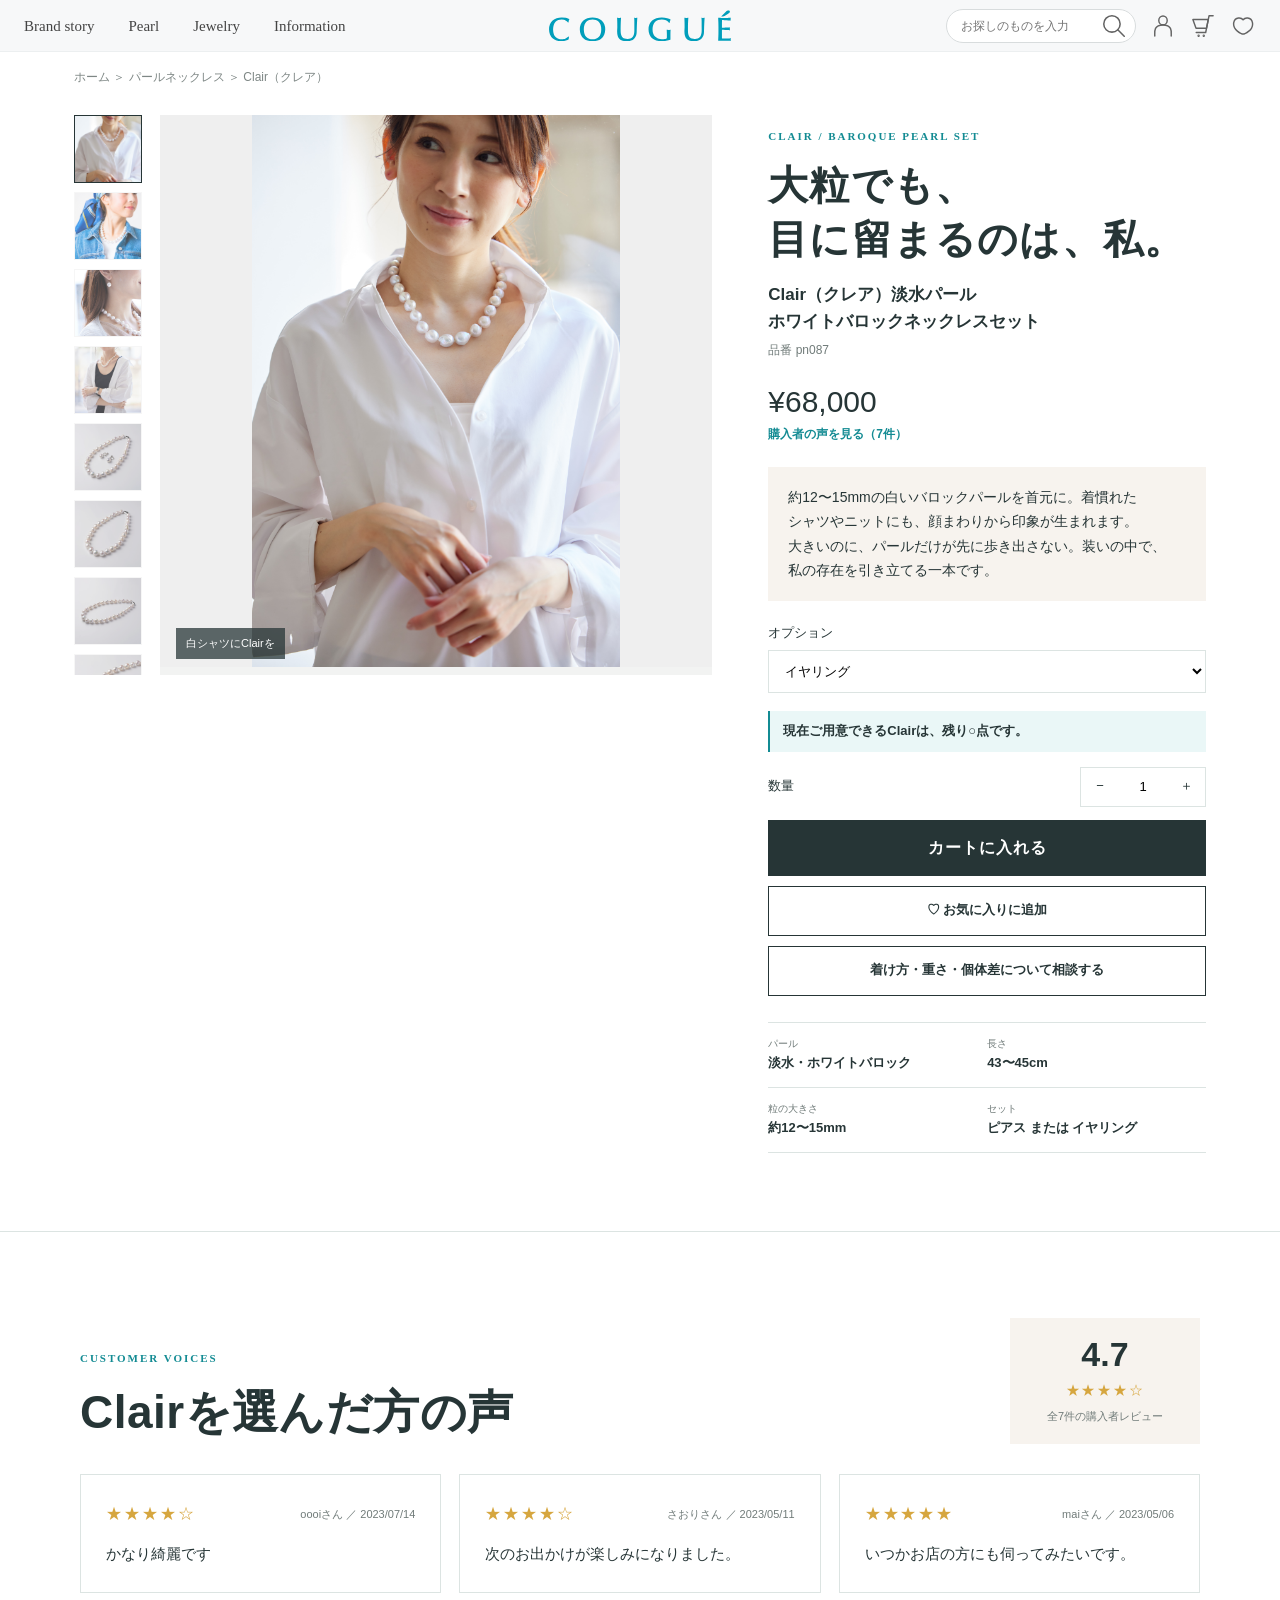
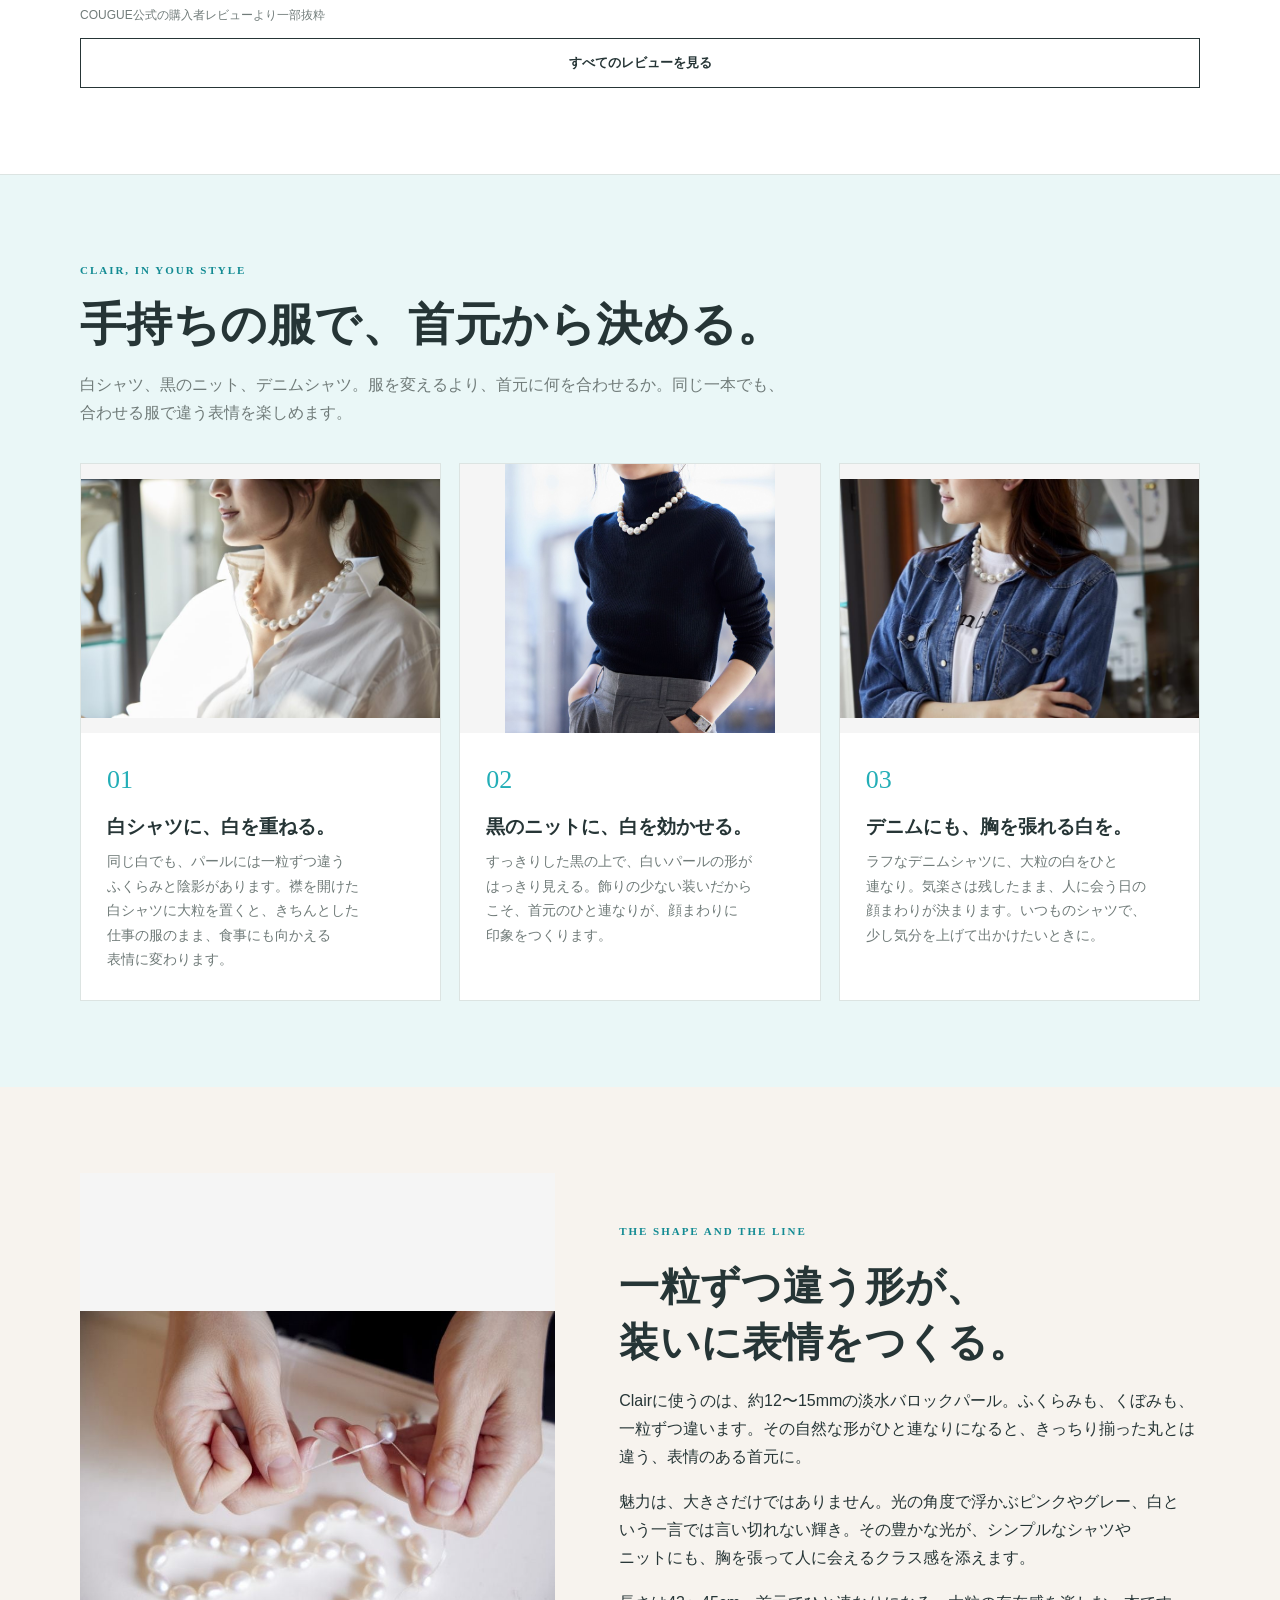
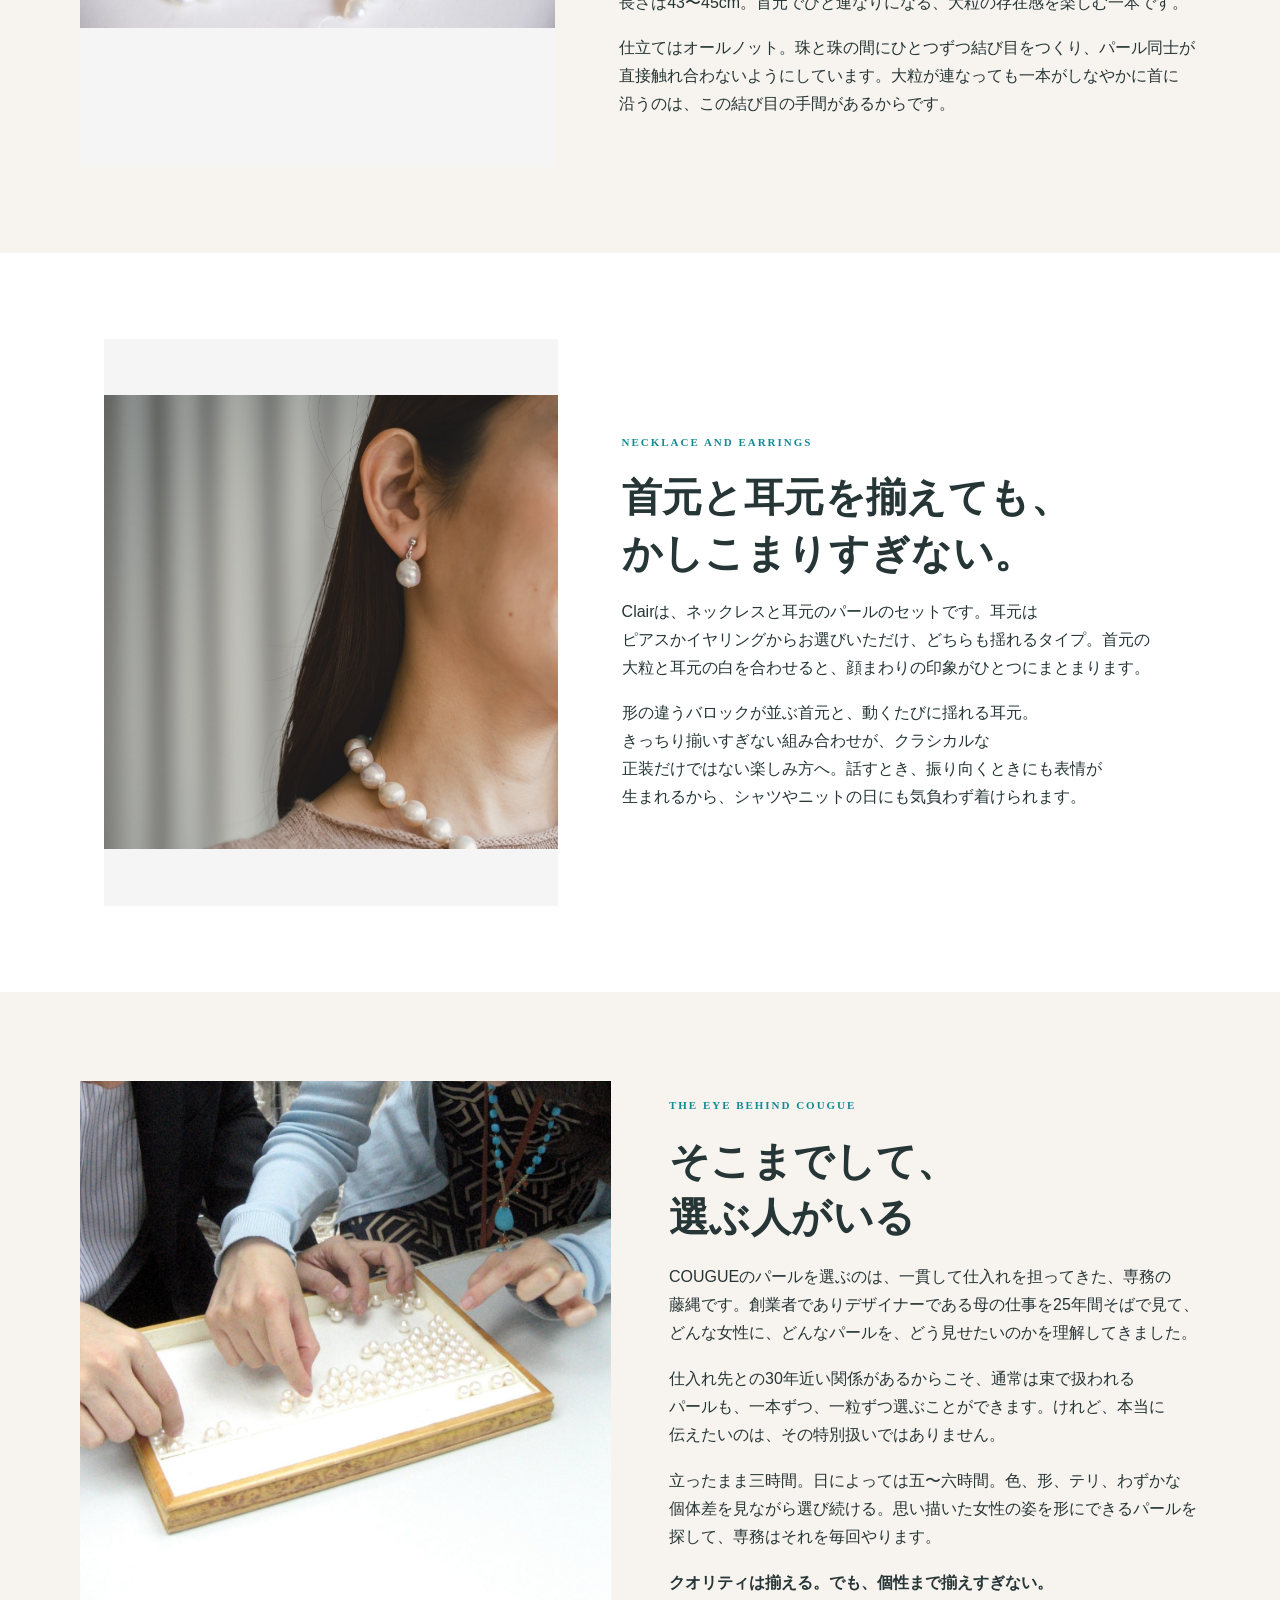
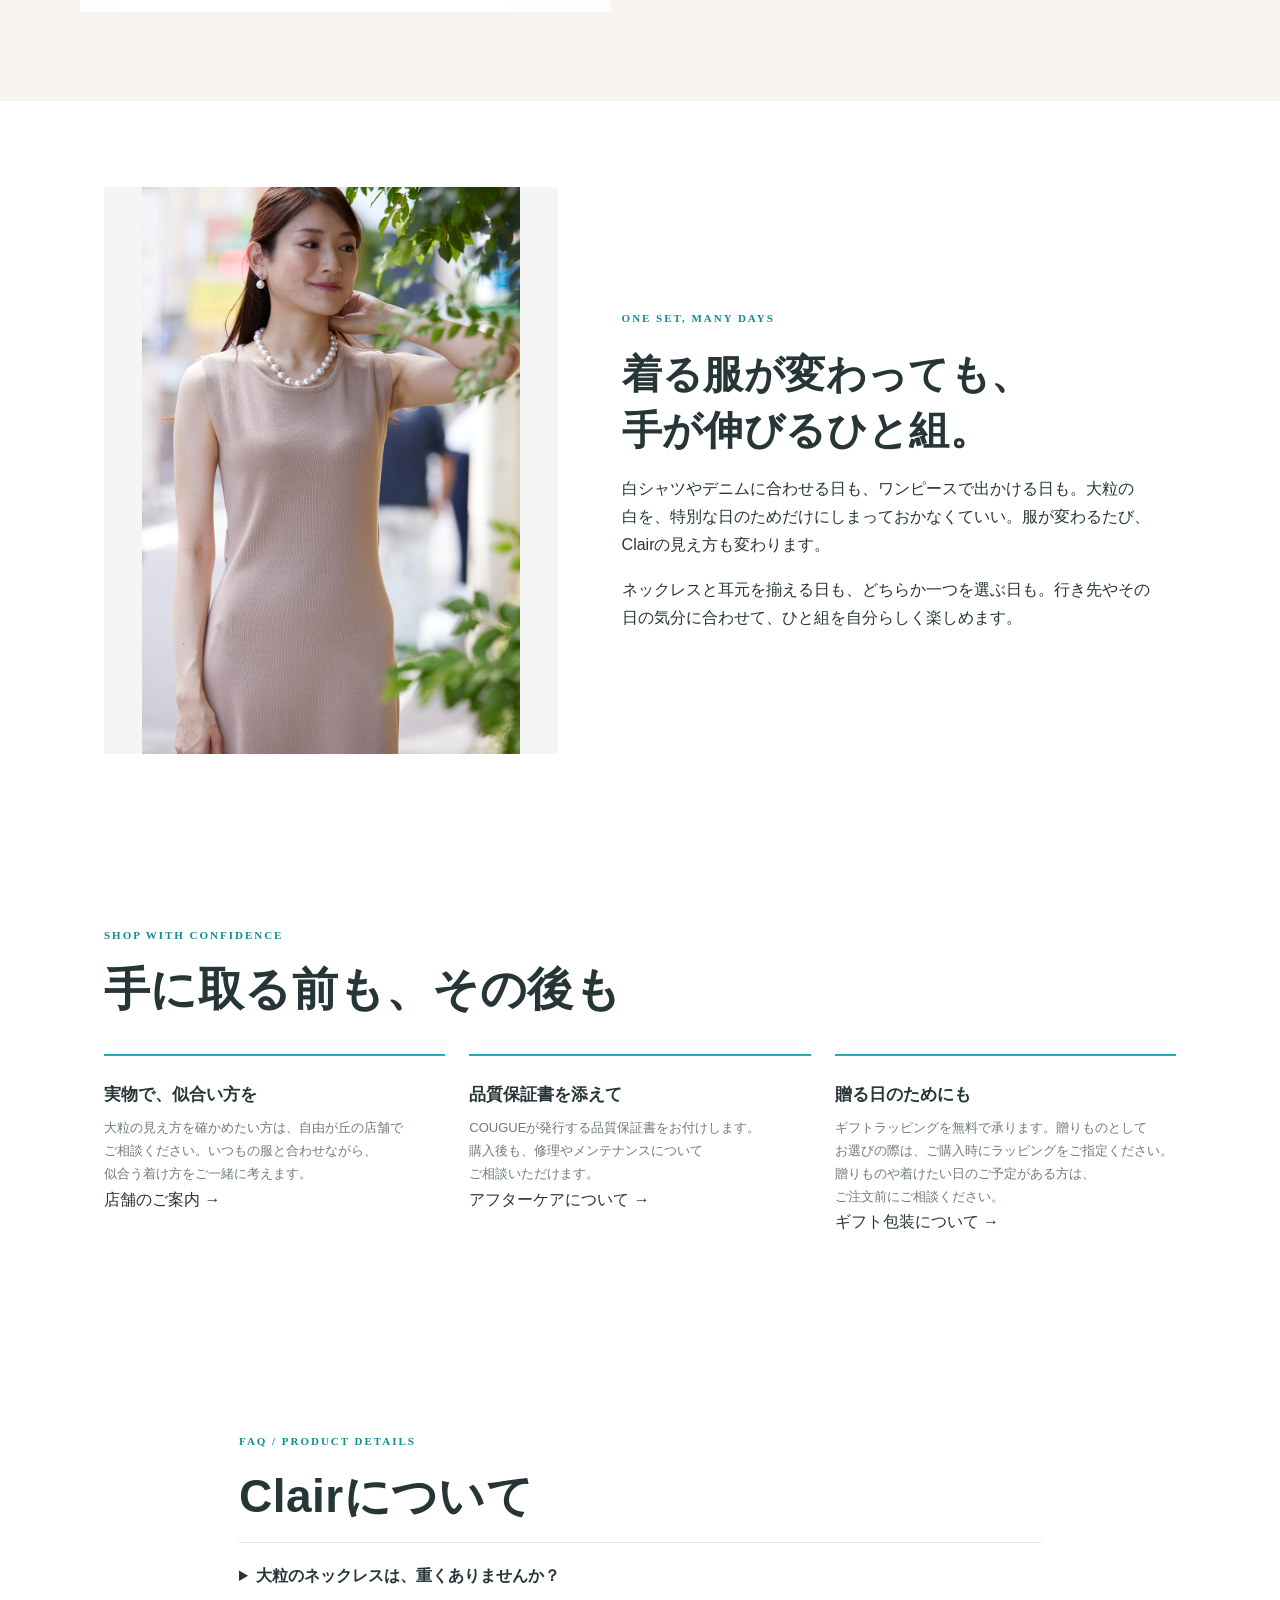
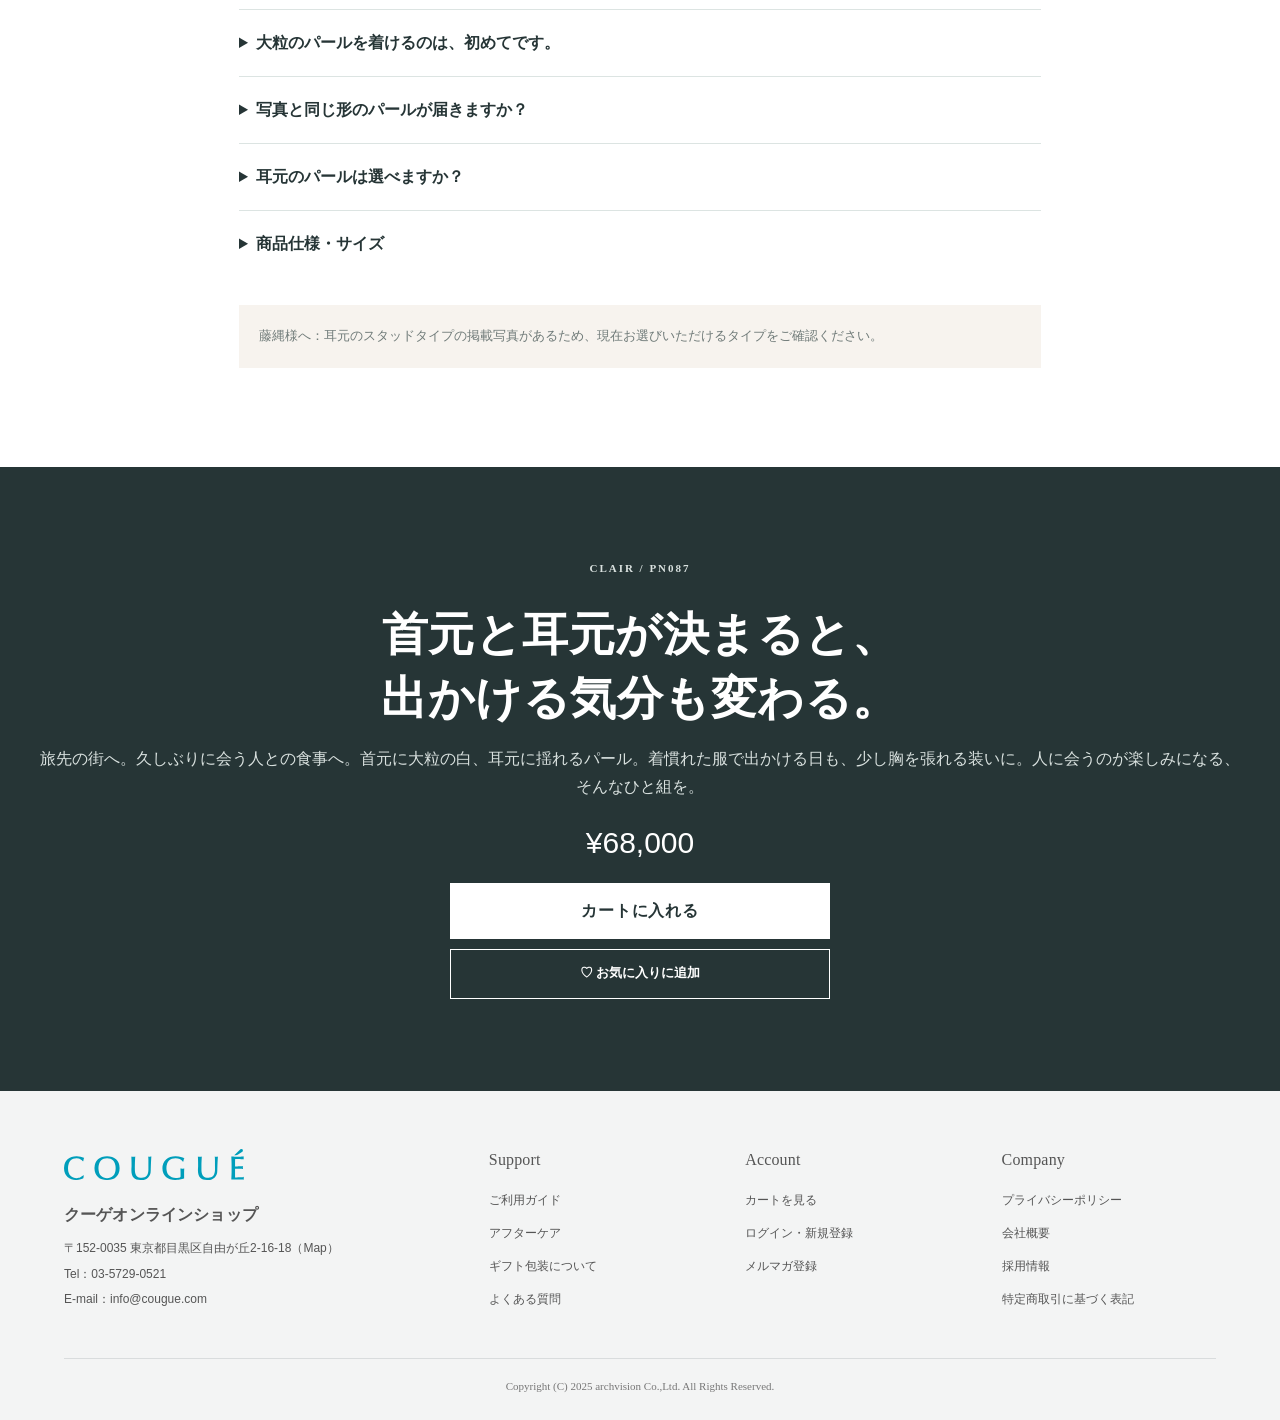
==== clair.html @ 5df38fd0 "確認用ページ" ====
<!DOCTYPE html>

<html lang="ja">
<head><meta name="robots" content="noindex">
<meta charset="utf-8"/>
<meta content="width=device-width, initial-scale=1" name="viewport"/>
<title>Clair クレア｜COUGUE</title>
<meta content="約12〜15mmの白いバロックパールを首元に。着慣れたシャツやニットにも、顔まわりから印象が生まれます。大きいのに、パールだけが先に歩き出さない。装いの中で、私の存在を引き立てる一本です。" name="description"/>
<style>
    :root {
      --ink:#263536;
      --muted:#707b79;
      --teal:#23aeb7;
      --teal-dark:#138b93;
      --pale:#eaf7f7;
      --sand:#f7f3ee;
      --line:#dce4e2;
      --white:#fff;
      --shadow:0 18px 48px rgba(38,53,54,.11);
    }
    * { box-sizing:border-box; }
    html { scroll-behavior:smooth; }
    body { margin:0; color:var(--ink); background:#fff; font-family:"Noto Sans JP","游ゴシック体","メイリオ",YuGothic,"游ゴシック Medium","Yu Gothic Medium","游ゴシック","Yu Gothic",sans-serif; line-height:1.75; }
    h1,h2,h3,summary { text-wrap:balance; word-break:auto-phrase; line-break:strict; }
    p,.summary,.benefits span,td { text-wrap:pretty; word-break:auto-phrase; line-break:strict; }
    .nowrap { white-space:nowrap; }
    a { color:inherit; text-decoration:none; }
    button { color:inherit; font:inherit; }
    img { display:block; width:100%; }
    .crumb { max-width:1180px; margin:auto; padding:15px 24px; color:#7e8785; font-size:12px; }
    .product-hero { max-width:1180px; margin:0 auto; padding:12px 24px 78px; display:grid; grid-template-columns:minmax(0,1.05fr) minmax(360px,.72fr); gap:56px; align-items:start; }
    .gallery { display:grid; grid-template-columns:72px minmax(0,1fr); gap:14px; position:sticky; top:86px; }
    .thumbs { display:flex; flex-direction:column; gap:9px; max-height:min(70vh,560px); overflow-y:auto; padding-right:4px; scrollbar-width:thin; }
    .thumb { padding:0; border:1px solid transparent; background:#f3f3f3; cursor:pointer; opacity:.72; }
    .thumb.active { border-color:var(--ink); opacity:1; }
    .thumb img { aspect-ratio:1/1; object-fit:cover; }
    .main-photo { position:relative; overflow:hidden; background:#f2f3f2; }
    .main-photo img { aspect-ratio:1/1; object-fit:cover; transition:opacity .18s ease; }
    .photo-label { position:absolute; left:16px; bottom:16px; padding:6px 10px; color:#fff; background:rgba(38,53,54,.74); font-size:11px; letter-spacing:.08em; }
    .purchase { padding-top:12px; }
    .eyebrow { margin:0 0 12px; color:var(--teal-dark); font-family:Roboto,Times,serif; font-size:11px; font-weight:700; letter-spacing:.18em; }
    h1,h2 { font-family:inherit; font-weight:600; letter-spacing:.01em; }
    h1 { margin:0; font-size:clamp(30px,3.2vw,40px); line-height:1.35; letter-spacing:.03em; }
    .product-name { margin:15px 0 0; font-size:17px; font-weight:700; line-height:1.6; }
    .product-code { margin:4px 0 0; color:var(--muted); font-size:12px; }
    .price-row { display:flex; align-items:baseline; gap:14px; margin:23px 0 4px; }
    .price { margin:0; font-family:inherit; font-size:30px; line-height:1.2; }
    .tax { color:var(--muted); font-size:11px; }
    .points { margin:0 0 22px; color:var(--teal-dark); font-size:12px; font-weight:700; }
    .benefits { display:grid; grid-template-columns:repeat(3,1fr); border:1px solid var(--line); margin:0 0 22px; }
    .benefits span { padding:12px 7px; text-align:center; font-size:11px; line-height:1.5; }
    .benefits span + span { border-left:1px solid var(--line); }
    .summary { margin:0 0 21px; padding:18px 20px; background:var(--sand); font-size:14px; }
    .quantity-line { display:flex; align-items:center; justify-content:space-between; margin:0 0 13px; font-size:13px; }
    .quantity { display:flex; align-items:center; border:1px solid var(--line); }
    .quantity button,.quantity input { width:38px; height:38px; display:grid; place-items:center; border:0; background:#fff; text-align:center; font:inherit; }
    .quantity input { width:48px; appearance:textfield; }
    .quantity input::-webkit-inner-spin-button,.quantity input::-webkit-outer-spin-button { appearance:none; margin:0; }
    .quantity button { cursor:pointer; }
    .cta { min-height:56px; display:flex; align-items:center; justify-content:center; width:100%; border:0; color:#fff; background:var(--ink); font-weight:700; letter-spacing:.06em; cursor:pointer; }
    .cta:hover { background:#142627; }
    .favorite-btn { min-height:50px; display:flex; align-items:center; justify-content:center; gap:9px; width:100%; margin-top:10px; border:1px solid var(--ink); color:var(--ink); background:#fff; font:inherit; font-size:13px; font-weight:700; cursor:pointer; }
    .favorite-btn:hover { background:#f6f3ed; }
    .favorite-btn .favorite-icon { font-size:20px; line-height:1; }
    .favorite-btn[aria-pressed="true"] .favorite-icon { color:var(--teal-dark); }
    .sub-cta { min-height:50px; display:flex; align-items:center; justify-content:center; width:100%; margin-top:10px; border:1px solid var(--ink); background:#fff; font-size:13px; font-weight:700; }
    .microcopy { margin:12px 0 0; color:var(--muted); text-align:center; font-size:11px; }
    .quick-spec { display:grid; grid-template-columns:1fr 1fr; gap:0; margin-top:26px; border-top:1px solid var(--line); }
    .quick-spec div { padding:12px 0; border-bottom:1px solid var(--line); }
    .quick-spec div:nth-child(odd) { padding-right:14px; }
    .quick-spec small { display:block; color:var(--muted); font-size:10px; }
    .quick-spec strong { display:block; font-size:13px; }
    .section { max-width:1120px; margin:auto; padding:86px 24px; }
    .wide { max-width:none; }
    .soft { background:var(--pale); }
    .sand { background:var(--sand); }
    .inner { max-width:1120px; margin:auto; }
    h2 { margin:0 0 14px; font-size:clamp(30px,4vw,46px); line-height:1.4; }
    .section-intro { max-width:720px; margin:0 0 36px; color:var(--muted); }
    .reason-grid { display:grid; grid-template-columns:repeat(3,1fr); gap:18px; }
    .reason { display:flex; flex-direction:column; overflow:hidden; background:#fff; border:1px solid var(--line); }
    .reason img { aspect-ratio:4/3; object-fit:cover; }
    .reason-copy { flex:1; padding:24px 26px 28px; }
    .reason-number { color:var(--teal); font-family:Roboto,Times,serif; font-size:26px; }
    .reason h3 { margin:10px 0 8px; font-size:19px; line-height:1.5; }
    .reason p { margin:0; color:var(--muted); font-size:14px; }
    .detail-split { display:grid; grid-template-columns:1fr 1fr; gap:58px; align-items:center; }
    .detail-split img { aspect-ratio:1/1; object-fit:cover; object-position:67% center; }
    .detail-copy h2,.story-copy h2 { font-size:clamp(30px,3.2vw,40px); }
    .detail-copy p { margin:18px 0; }
    .review-grid { display:grid; grid-template-columns:repeat(3,1fr); gap:18px; }
    .review { min-width:0; padding:25px; background:#fff; border:1px solid var(--line); }
    .stars { color:#d6a63f; letter-spacing:.12em; }
    .review p { margin:12px 0 0; font-family:inherit; font-size:15px; line-height:1.8; }
    .reviews-section { background:#fff; border-top:1px solid var(--line); border-bottom:1px solid var(--line); }
    .review-heading { display:flex; justify-content:space-between; align-items:end; gap:32px; margin-bottom:30px; }
    .review-heading h2 { margin-bottom:0; }
    .review-score { min-width:190px; padding:18px 22px; background:var(--sand); text-align:center; }
    .review-score strong { display:block; font-size:34px; line-height:1.1; }
    .review-score .stars { display:block; margin-top:5px; font-size:14px; }
    .review-score small { display:block; margin-top:4px; color:var(--muted); font-size:11px; }
    .review-head { display:flex; align-items:center; justify-content:space-between; gap:18px; }
    .review-meta { color:var(--muted); font-size:11px; white-space:nowrap; }
    .review-more { margin-top:18px; padding:0; border:0; }
    .review-more:last-child { border-bottom:0; }
    .review-more > summary { display:flex; align-items:center; justify-content:center; min-height:54px; padding:12px 20px; border:1px solid var(--ink); cursor:pointer; list-style:none; }
    .review-more > summary::-webkit-details-marker { display:none; }
    .review-more > summary::after { content:'＋'; margin-left:12px; font-weight:400; }
    .review-more[open] > summary::after { content:'−'; }
    .review-more .review-grid { margin-top:18px; }
    .story { display:grid; grid-template-columns:.9fr 1.1fr; gap:64px; align-items:center; }
    .story-image { aspect-ratio:4/5; object-fit:cover; }
    .story-copy p { margin:17px 0; }
    .trust { display:grid; grid-template-columns:repeat(3,1fr); gap:24px; margin-top:32px; }
    .story .trust { grid-template-columns:1fr; gap:8px; }
    .trust article { padding:24px 0; border-top:2px solid var(--teal); }
    .trust h3 { margin:0 0 8px; font-size:17px; }
    .trust p { margin:0; color:var(--muted); font-size:13px; }
    .faq { max-width:850px; }
    details { padding:19px 0; border-top:1px solid var(--line); }
    details:last-child { border-bottom:1px solid var(--line); }
    summary { cursor:pointer; font-weight:700; }
    details p { margin:11px 0 0 22px; color:var(--muted); font-size:14px; }
    .final { padding:92px 24px; color:#fff; background:var(--ink); text-align:center; }
    .final h2 { color:#fff; }
    .final p { margin:0 0 24px; color:#d9e1df; }
    .final .price { margin:0 0 22px; }
    .final .cta { max-width:380px; margin:auto; color:var(--ink); background:#fff; }
    .final .favorite-btn { max-width:380px; margin:10px auto 0; border-color:#fff; color:#fff; background:transparent; }
    .final .favorite-btn:hover { background:rgba(255,255,255,.08); }
    footer { padding:28px; color:#87918f; text-align:center; font-size:11px; }
    .sticky-buy { display:none; }
    @media (max-width:820px) {
      body { padding-bottom:70px; }
      .crumb { padding:10px 16px; }
      .product-hero { display:block; padding:0 0 54px; }
      .gallery { position:static; display:flex; flex-direction:column-reverse; gap:8px; }
      .thumbs { flex-direction:row; max-height:none; padding:0 12px 4px; overflow-x:auto; overflow-y:hidden; }
      .thumb { min-width:58px; }
      .main-photo img { aspect-ratio:1/1; }
      .photo-label { left:12px; bottom:12px; }
      .purchase { padding:28px 18px 0; }
      h1 { font-size:31px; }
      .product-name { font-size:15px; }
      .benefits span { padding:10px 4px; font-size:10px; }
      .section { padding:62px 18px; }
      h2 { font-size:30px; }
      .reason-grid,.review-grid,.trust { grid-template-columns:1fr; }
      .review-heading { align-items:start; flex-direction:column; }
      .review-score { width:100%; }
      .review-head { flex-wrap:wrap; }
      .review-meta { white-space:normal; }
      .reason-copy { padding:21px; }
      .detail-split,.story { grid-template-columns:1fr; gap:30px; }
      .detail-split .detail-copy { order:-1; }
      .story-image { aspect-ratio:4/3; object-position:center 24%; }
      .sticky-buy { position:fixed; left:0; right:0; bottom:0; z-index:30; display:grid; grid-template-columns:1fr 48px 1.4fr; gap:8px; align-items:center; min-height:68px; padding:8px 12px; background:#fff; box-shadow:0 -5px 20px rgba(38,53,54,.15); }
      .sticky-price { font-family:inherit; font-size:17px; }
      .sticky-buy .cta { min-height:49px; }
      .sticky-buy .favorite-btn { min-height:49px; margin:0; padding:0; }
      .sticky-buy .favorite-label { position:absolute; width:1px; height:1px; overflow:hidden; clip-path:inset(50%); white-space:nowrap; }
    }

    .quote-grid { display:grid; grid-template-columns:repeat(3,1fr); gap:18px; }
    .quote-grid blockquote { margin:0; padding:25px; background:#fff; border:1px solid var(--line); font-size:15px; line-height:1.85; }
    .hero-copy h1 { font-size:clamp(36px,4.2vw,56px); }
    @media (max-width: 760px) {
      .quote-grid { grid-template-columns:1fr; }
      .hero-copy h1 { font-size:34px; }
    }
  </style>
<link href="assets/cougue-shell.css" rel="stylesheet"/>
<meta content="noindex,nofollow" name="robots"/>
<style>
/* Layout classes above are unchanged from Sydney. Only content controls below are added. */
.reason img,.story-image{height:auto;max-width:100%}.story>*{min-width:0}
.cougue-drawer-search button{background-image:url('assets/shell-20260928/icon_search.svg')}
@media(min-width:761px) and (max-width:1024px){.cougue-footer-inner{grid-template-columns:1fr 1fr;gap:32px 24px}.cougue-footer-brand{grid-column:1/-1}}
.photo-pending{aspect-ratio:4/5;background:#eef0ee;border:1px dashed #a3afaa;display:grid;place-items:center;padding:28px;text-align:center;color:#5b6c65;line-height:1.8}.card-pending{aspect-ratio:4/3}.card-pending small{display:block;max-width:240px;margin:8px auto 0}.photo-pending small{font-size:12px;font-weight:400}.pending-note{font-size:12px;color:var(--muted)}
#zoom{border:0;padding:0;display:block;width:100%;cursor:zoom-in}.main-photo img{object-fit:contain}.reason img{object-fit:contain;background:#f5f5f5}.story-image{object-fit:contain;background:#f5f5f5}
.option-label{display:block;font-size:13px;margin-bottom:6px}#product-option{width:100%;padding:12px;border:1px solid var(--line);background:white;font:inherit;font-size:13px;margin-bottom:18px}.review-source,.related{font-size:12px;color:var(--muted)}
.review-grid:has(> :nth-child(2):last-child){grid-template-columns:repeat(2,minmax(0,1fr))}.review-head{flex-wrap:wrap}.measure{font-size:32px}.measure span{font-size:13px}.fine{font-size:12px;color:var(--muted)}
.specs div{display:grid;grid-template-columns:110px 1fr;gap:18px;padding:12px 0;border-bottom:1px solid var(--line);font-size:13px}.specs dd{margin:0}.related a{text-decoration:underline}
dialog{max-width:min(92vw,820px);max-height:90vh;border:0;padding:24px;color:var(--ink)}dialog::backdrop{background:#152220bb}dialog img{width:auto;max-width:100%;max-height:72vh;margin:auto}dialog button{display:block;margin:0 0 14px auto;cursor:pointer}#purchase-dialog{max-width:460px}#purchase-dialog h2{font-size:24px}button:focus-visible,a:focus-visible,summary:focus-visible{outline:3px solid var(--teal-dark);outline-offset:3px}
@media(max-width:820px){.photo-pending{aspect-ratio:4/3}.review-grid:has(> :nth-child(2):last-child){grid-template-columns:1fr}.thumb{width:58px;flex:none}.specs div{grid-template-columns:90px 1fr}.photo-pending{padding:20px}.measure{font-size:28px}}
@media(prefers-reduced-motion:reduce){html{scroll-behavior:auto}}
</style>
<style>.client-fact-request{margin-top:28px;padding:20px;background:var(--sand);font-size:13px;color:var(--muted)}.reason img{aspect-ratio:4/3;object-fit:contain}.story-image{object-fit:contain}.photo-label{letter-spacing:0}</style>
<style>.stock-note { margin:0 0 15px; padding:10px 13px; border-left:2px solid var(--teal-dark); background:var(--pale); color:var(--ink); font-size:13px; font-weight:700; line-height:1.55; }</style>
</head>
<body>
<header class="cougue-site-header">
<button aria-controls="cougue-search-panel" aria-expanded="false" aria-label="商品を検索" class="cougue-search-toggle" data-cougue-search-toggle="" type="button">
<img alt="" src="assets/shell-20260928/icon_search.svg"/>
</button>
<nav aria-label="メインナビゲーション" class="cougue-desktop-nav">
<div class="cougue-nav-item">
<a class="cougue-nav-label" href="https://www.cougue.com/html/page9.html">Brand story</a>
<div class="cougue-nav-menu">
<a href="https://www.cougue.com/html/page9.html">ブランドストーリー</a>
<a href="https://www.cougue.com/html/page2.html">自由が丘 本店</a>
<a href="https://www.cougue.com/html/page10.html">お客様の声</a>
<a href="https://www.cougue.com/html/page1.html">アフターケア</a>
<a href="https://www.cougue.com/html/page34.html">ギフトラッピング</a>
<a href="https://www.cougue.com/html/page6.html">よくあるご質問</a>
</div>
</div>
<div class="cougue-nav-item">
<a class="cougue-nav-label" href="https://www.cougue.com/view/category/ct15">Pearl</a>
<div class="cougue-nav-menu">
<a href="https://www.cougue.com/view/category/ct17">パールネックレス</a>
<a href="https://www.cougue.com/view/category/ct16">パールリング</a>
<a href="https://www.cougue.com/view/category/ct19">パールピアス・イヤリング</a>
<a href="https://www.cougue.com/view/category/ct81">バロックパール商品</a>
<a href="https://www.cougue.com/html/page28.html">パールへのこだわり</a>
</div>
</div>
<div class="cougue-nav-item">
<a class="cougue-nav-label" href="https://www.cougue.com/view/category/ct137">Jewelry</a>
<div class="cougue-nav-menu">
<a href="https://www.cougue.com/view/category/all_items">すべての商品</a>
<a href="https://www.cougue.com/view/category/ct202">OUTLET</a>
<a href="https://www.cougue.com/view/category/ct140">コレクション別で探す</a>
<a href="https://www.cougue.com/view/category/ct141">パールの色で探す</a>
<a href="https://www.cougue.com/view/category/ct142">パールネックレス長さで探す</a>
</div>
</div>
<div class="cougue-nav-item">
<a class="cougue-nav-label" href="https://www.cougue.com/view/news/list">Information</a>
<div class="cougue-nav-menu">
<a href="https://www.cougue.com/view/news/list">お知らせ</a>
<a href="https://www.cougue.com/view/guide">ご利用ガイド</a>
<a href="https://www.cougue.com/view/company">このショップについて</a>
<a href="https://www.instagram.com/cougue.jiyugaoka/" rel="noopener" target="_blank">Instagram</a>
</div>
</div>
</nav>
<a aria-label="COUGUEトップページ" class="cougue-logo" href="https://www.cougue.com/">
<img alt="自由が丘クーゲ ジュエリーショップ" src="assets/shell-20260928/logo.svg"/>
</a>
<div class="cougue-header-actions">
<form action="https://www.cougue.com/view/search" class="cougue-header-search-form" method="get" role="search">
<input aria-label="商品検索" name="search_keyword" placeholder="お探しのものを入力" type="search"/>
<button aria-label="検索する" type="submit">
<img alt="" src="assets/shell-20260928/icon_search.svg"/>
</button>
</form>
<a aria-label="マイページ" class="cougue-icon-link" href="https://www.cougue.com/view/member/mypage">
<img alt="" src="assets/shell-20260928/icon_user.svg"/>
</a>
<a aria-label="カートを見る" class="cougue-icon-link" href="https://www.cougue.com/view/cart">
<img alt="" src="assets/shell-20260928/icon_bag.svg"/>
</a>
<a aria-label="お気に入り" class="cougue-icon-link" href="https://www.cougue.com/view/member/favorite">
<img alt="" src="assets/shell-20260928/icon_heart.svg"/>
</a>
<button aria-controls="cougue-drawer" aria-expanded="false" aria-label="メニューを開く" class="cougue-menu-toggle" data-cougue-menu-toggle="" type="button">
<span>
</span>
<span>
</span>
<span>
</span>
</button>
</div>
</header>
<div aria-hidden="true" class="cougue-search-panel" data-cougue-search-panel="" id="cougue-search-panel">
<form action="https://www.cougue.com/view/search" class="cougue-drawer-search" method="get" role="search">
<input aria-label="商品検索" name="search_keyword" placeholder="お探しのものを入力してください" type="search"/>
<button aria-label="検索する" type="submit">⌕</button>
</form>
</div>
<div aria-hidden="true" class="cougue-drawer-overlay" data-cougue-drawer-overlay="">
<aside aria-label="サイトメニュー" class="cougue-drawer" data-cougue-drawer="" id="cougue-drawer">
<button aria-label="メニューを閉じる" class="cougue-drawer-close" data-cougue-drawer-close="" type="button">×</button>
<form action="https://www.cougue.com/view/search" class="cougue-drawer-search" method="get" role="search">
<input aria-label="商品検索" name="search_keyword" placeholder="お探しのものを入力してください" type="search"/>
<button aria-label="検索する" type="submit">⌕</button>
</form>
<a class="cougue-drawer-primary" href="https://www.cougue.com/view/cart">カートを見る</a>
<a class="cougue-drawer-primary" href="https://www.cougue.com/view/member/login">ログイン</a>
<h2 class="cougue-drawer-section-title">アイテムカテゴリ</h2>
<details>
<summary>アイテム別</summary>
<div class="cougue-drawer-sub">
<a href="https://www.cougue.com/view/category/ct250">ネックレス</a>
<a href="https://www.cougue.com/view/category/ct251">リング</a>
<a href="https://www.cougue.com/view/category/ct252">ピアス・イヤリング</a>
<a href="https://www.cougue.com/view/category/ct254">ブレスレット</a>
<a href="https://www.cougue.com/view/category/ct255">ペンダント</a>
</div>
</details>
<details>
<summary>新着アイテム</summary>
<div class="cougue-drawer-sub">
<a href="https://www.cougue.com/view/category/ct5">新着商品一覧</a>
<a href="https://www.cougue.com/view/category/ct7">新着パール</a>
</div>
</details>
<details>
<summary>OUTLET</summary>
<div class="cougue-drawer-sub">
<a href="https://www.cougue.com/view/category/ct202">OUTLET</a>
<a href="https://www.cougue.com/view/category/ct203">パール OUTLET</a>
</div>
</details>
<details>
<summary>パール</summary>
<div class="cougue-drawer-sub">
<a href="https://www.cougue.com/view/category/ct15">パール</a>
<a href="https://www.cougue.com/view/category/ct17">パールネックレス</a>
<a href="https://www.cougue.com/view/category/ct16">パールリング</a>
<a href="https://www.cougue.com/view/category/ct19">パールピアス・イヤリング</a>
<a href="https://www.cougue.com/view/category/ct18">ネックレスセット</a>
<a href="https://www.cougue.com/view/category/ct88">ブレスレット</a>
</div>
</details>
<details>
<summary>バロックパール商品</summary>
<div class="cougue-drawer-sub">
<a href="https://www.cougue.com/view/category/ct81">バロックパール商品</a>
<a href="https://www.cougue.com/view/category/ct227">バロックパールネックレス</a>
<a href="https://www.cougue.com/view/category/ct229">バロックパールピアス・イヤリング</a>
<a href="https://www.cougue.com/view/category/ct236">ケシパール</a>
<a href="https://www.cougue.com/view/category/ct246">オイスターパール</a>
</div>
</details>
<details>
<summary>商品を探す</summary>
<div class="cougue-drawer-sub">
<a href="https://www.cougue.com/view/category/ct137">商品を探す</a>
<a href="https://www.cougue.com/view/category/ct140">コレクション別</a>
<a href="https://www.cougue.com/view/category/ct141">パールの色</a>
<a href="https://www.cougue.com/view/category/ct142">ネックレスの長さ</a>
</div>
</details>
<a class="cougue-drawer-direct" href="https://www.cougue.com/view/news/list">お知らせ</a>
<a class="cougue-drawer-direct" href="https://www.cougue.com/view/guide">ご利用ガイド</a>
<a class="cougue-drawer-direct" href="https://www.cougue.com/view/company">このショップについて</a>
<a class="cougue-drawer-direct" href="#makeshop-common-contact-url">お問い合わせ</a>
</aside>
</div>
<div class="crumb">ホーム ＞ パールネックレス ＞ Clair（クレア）</div>
<main>
<section class="product-hero" data-slot="hero">
<div aria-label="Clairの商品画像" class="gallery">
<div class="thumbs">
<button aria-label="白シャツでのClair着用写真を表示" aria-pressed="true" class="thumb active" data-label="白シャツにClairを" data-src="assets/clair-20261005/hero-white-shirt.jpg" type="button">
<img alt="白シャツにClairを合わせた着用写真" loading="lazy" src="assets/clair-20261005/hero-white-shirt.jpg"/>
</button>
<button aria-label="デニムジャケットでのClair着用写真を表示" aria-pressed="false" class="thumb" data-label="デニムジャケットにClairを" data-src="assets/clair-20261005/blue-denim.jpg" type="button">
<img alt="デニムジャケットにClairを合わせた着用写真" loading="lazy" src="assets/clair-20261005/blue-denim.jpg"/>
</button>
<button aria-label="Clairの耳元の着用写真を表示" aria-pressed="false" class="thumb" data-label="耳元と首元の着用写真" data-src="assets/clair-20261005/ear-detail.jpg" type="button">
<img alt="Clairのネックレスと揺れる耳元の着用写真" loading="lazy" src="assets/clair-20261005/ear-detail.jpg"/>
</button>
<button aria-label="白の羽織りと黒のトップスを表示" aria-pressed="false" class="thumb" data-label="白の羽織りと黒のトップス" data-src="assets/clair-20260929/14.jpg" type="button">
<img alt="白の羽織りと黒のトップス" class="" loading="lazy" src="assets/clair-20260929/14.jpg"/>
</button>
<button aria-label="ネックレスと耳元のセットを表示" aria-pressed="false" class="thumb" data-label="ネックレスと耳元のセット" data-src="assets/clair-20260929/1.jpg" type="button">
<img alt="ネックレスと耳元のセット" class="" loading="lazy" src="assets/clair-20260929/1.jpg"/>
</button>
<button aria-label="ネックレス全体を表示" aria-pressed="false" class="thumb" data-label="ネックレス全体" data-src="assets/clair-20260929/2.jpg" type="button">
<img alt="ネックレス全体" class="" loading="lazy" src="assets/clair-20260929/2.jpg"/>
</button>
<button aria-label="ネックレスのラインを表示" aria-pressed="false" class="thumb" data-label="ネックレスのライン" data-src="assets/clair-20260929/3.jpg" type="button">
<img alt="ネックレスのライン" class="" loading="lazy" src="assets/clair-20260929/3.jpg"/>
</button>
<button aria-label="大粒の連なりを表示" aria-pressed="false" class="thumb" data-label="大粒の連なり" data-src="assets/clair-20260929/4.jpg" type="button">
<img alt="大粒の連なり" class="" loading="lazy" src="assets/clair-20260929/4.jpg"/>
</button>
<button aria-label="一粒ずつの表情を表示" aria-pressed="false" class="thumb" data-label="一粒ずつの表情" data-src="assets/clair-20260929/5.jpg" type="button">
<img alt="一粒ずつの表情" class="" loading="lazy" src="assets/clair-20260929/5.jpg"/>
</button>
<button aria-label="揺れるイヤリングを表示" aria-pressed="false" class="thumb" data-label="揺れるイヤリング" data-src="assets/clair-20260929/6.jpg" type="button">
<img alt="揺れるイヤリング" class="" loading="lazy" src="assets/clair-20260929/6.jpg"/>
</button>
<button aria-label="ベージュのニットにを表示" aria-pressed="false" class="thumb" data-label="ベージュのニットに" data-src="assets/clair-20260929/7.jpg" type="button">
<img alt="ベージュのニットに" class="" loading="lazy" src="assets/clair-20260929/7.jpg"/>
</button>
<button aria-label="ベージュのニット・首元を表示" aria-pressed="false" class="thumb" data-label="ベージュのニット・首元" data-src="assets/clair-20260929/8.jpg" type="button">
<img alt="ベージュのニット・首元" class="" loading="lazy" src="assets/clair-20260929/8.jpg"/>
</button>
<button aria-label="ベージュのニット・横からを表示" aria-pressed="false" class="thumb" data-label="ベージュのニット・横から" data-src="assets/clair-20260929/9.jpg" type="button">
<img alt="ベージュのニット・横から" class="" loading="lazy" src="assets/clair-20260929/9.jpg"/>
</button>
<button aria-label="首元の大粒パールを表示" aria-pressed="false" class="thumb" data-label="首元の大粒パール" data-src="assets/clair-20260929/10.jpg" type="button">
<img alt="首元の大粒パール" class="" loading="lazy" src="assets/clair-20260929/10.jpg"/>
</button>
<button aria-label="ネックレスと耳元を表示" aria-pressed="false" class="thumb" data-label="ネックレスと耳元" data-src="assets/clair-20260929/11.jpg" type="button">
<img alt="ネックレスと耳元" class="" loading="lazy" src="assets/clair-20260929/11.jpg"/>
</button>
<button aria-label="柄のトップスにを表示" aria-pressed="false" class="thumb" data-label="柄のトップスに" data-src="assets/clair-20260929/12.jpg" type="button">
<img alt="柄のトップスに" class="" loading="lazy" src="assets/clair-20260929/12.jpg"/>
</button>
<button aria-label="耳元と顔まわりを表示" aria-pressed="false" class="thumb" data-label="耳元と顔まわり" data-src="assets/clair-20260929/13.jpg" type="button">
<img alt="耳元と顔まわり" class="" loading="lazy" src="assets/clair-20260929/13.jpg"/>
</button>
<button aria-label="黒のタートルにを表示" aria-pressed="false" class="thumb" data-label="黒のタートルに" data-src="assets/clair-20260929/15.jpg" type="button">
<img alt="黒のタートルに" class="" loading="lazy" src="assets/clair-20260929/15.jpg"/>
</button>
<button aria-label="白いトップスにを表示" aria-pressed="false" class="thumb" data-label="白いトップスに" data-src="assets/clair-20260929/16.jpg" type="button">
<img alt="白いトップスに" class="" loading="lazy" src="assets/clair-20260929/16.jpg"/>
</button>
<button aria-label="パールの光と色の掲載例を表示" aria-pressed="false" class="thumb" data-label="パールの光と色の掲載例" data-src="assets/clair-20260929/17.jpg" type="button">
<img alt="パールの光と色の掲載例" class="" loading="lazy" src="assets/clair-20260929/17.jpg"/>
</button>
<button aria-label="白シャツをラフにを表示" aria-pressed="false" class="thumb" data-label="白シャツをラフに" data-src="assets/clair-20260929/21.jpg" type="button">
<img alt="白シャツをラフに" class="" loading="lazy" src="assets/clair-20260929/21.jpg"/>
</button>
<button aria-label="白のデニムジャケットにを表示" aria-pressed="false" class="thumb" data-label="白のデニムジャケットに" data-src="assets/clair-20260929/22.jpg" type="button">
<img alt="白のデニムジャケットに" class="" loading="lazy" src="assets/clair-20260929/22.jpg"/>
</button>
<button aria-label="グレーのニットにを表示" aria-pressed="false" class="thumb" data-label="グレーのニットに" data-src="assets/clair-20260929/23.jpg" type="button">
<img alt="グレーのニットに" class="" loading="lazy" src="assets/clair-20260929/23.jpg"/>
</button>
<button aria-label="ワンピースにを表示" aria-pressed="false" class="thumb" data-label="ワンピースに" data-src="assets/clair-20260929/24.jpg" type="button">
<img alt="ワンピースに" class="" loading="lazy" src="assets/clair-20260929/24.jpg"/>
</button>
<button aria-label="ブルーのシャツにを表示" aria-pressed="false" class="thumb" data-label="ブルーのシャツに" data-src="assets/clair-20260929/25.jpg" type="button">
<img alt="ブルーのシャツに" class="" loading="lazy" src="assets/clair-20260929/25.jpg"/>
</button>
<button aria-label="ブラウンのシャツにを表示" aria-pressed="false" class="thumb" data-label="ブラウンのシャツに" data-src="assets/clair-20260929/26.jpg" type="button">
<img alt="ブラウンのシャツに" class="" loading="lazy" src="assets/clair-20260929/26.jpg"/>
</button>
<button aria-label="デニムシャツにを表示" aria-pressed="false" class="thumb" data-label="デニムシャツに" data-src="assets/clair-20260929/27.jpg" type="button">
<img alt="デニムシャツに" class="" loading="lazy" src="assets/clair-20260929/27.jpg"/>
</button>
<button aria-label="色のあるブラウスにを表示" aria-pressed="false" class="thumb" data-label="色のあるブラウスに" data-src="assets/clair-20260929/28.jpg" type="button">
<img alt="色のあるブラウスに" class="" loading="lazy" src="assets/clair-20260929/28.jpg"/>
</button>
<button aria-label="シンプルなトップスにを表示" aria-pressed="false" class="thumb" data-label="シンプルなトップスに" data-src="assets/clair-20260929/29.jpg" type="button">
<img alt="シンプルなトップスに" class="" loading="lazy" src="assets/clair-20260929/29.jpg"/>
</button>
<button aria-label="白シャツと顔まわりを表示" aria-pressed="false" class="thumb" data-label="白シャツと顔まわり" data-src="assets/clair-20260929/30.jpg" type="button">
<img alt="白シャツと顔まわり" class="" loading="lazy" src="assets/clair-20260929/30.jpg"/>
</button>
<button aria-label="耳元の着用掲載例を表示" aria-pressed="false" class="thumb" data-label="耳元の着用掲載例" data-src="assets/clair-20260929/31.jpg" type="button">
<img alt="耳元の着用掲載例" class="" loading="lazy" src="assets/clair-20260929/31.jpg"/>
</button>
<button aria-label="オールノットの仕立てを表示" aria-pressed="false" class="thumb" data-label="オールノットの仕立て" data-src="assets/clair-20260929/32.jpg" type="button">
<img alt="オールノットの仕立て" class="" loading="lazy" src="assets/clair-20260929/32.jpg"/>
</button>
<button aria-label="品質保証書の見本を表示" aria-pressed="false" class="thumb" data-label="品質保証書の見本" data-src="assets/clair-20260929/33.jpg" type="button">
<img alt="品質保証書の見本" class="" loading="lazy" src="assets/clair-20260929/33.jpg"/>
</button>
<button aria-label="ギフトラッピングの見本を表示" aria-pressed="false" class="thumb" data-label="ギフトラッピングの見本" data-src="assets/clair-20260929/34.jpg" type="button">
<img alt="ギフトラッピングの見本" class="" loading="lazy" src="assets/clair-20260929/34.jpg"/>
</button>
</div>
<div class="main-photo">
<button aria-label="商品画像を拡大" id="zoom" type="button">
<img alt="白シャツにClairを合わせた着用写真" id="mainImage" src="assets/clair-20261005/hero-white-shirt.jpg"/>
</button>
<span class="photo-label" id="photoLabel">白シャツにClairを</span>
</div>
</div>
<div class="purchase">
<p class="eyebrow">CLAIR / BAROQUE PEARL SET</p>
<h1 id="page-title">大粒でも、<br/>目に留まるのは、私。</h1>
<p class="product-name">Clair（クレア）淡水パール ホワイトバロックネックレスセット</p>
<p class="product-code">品番 pn087</p>
<div class="price-row">
<p class="price">¥68,000</p>
</div>
<p class="points">
<a href="#reviews">購入者の声を見る（7件）</a>
</p>
<div class="summary">約12〜15mmの白いバロックパールを首元に。着慣れたシャツやニットにも、顔まわりから印象が生まれます。大きいのに、パールだけが先に歩き出さない。装いの中で、私の存在を引き立てる一本です。</div>
<label class="option-label" for="product-option">オプション</label>
<select id="product-option">
<option value="earring">イヤリング</option>
<option value="pierce">ピアス</option>
</select>
<p class="stock-note">現在ご用意できるClairは、残り○点です。</p>
<div class="quantity-line">
<label for="quantity">数量</label>
<div class="quantity">
<button aria-label="数量を減らす" id="minus" type="button">−</button>
<input aria-label="数量" id="quantity" max="99" min="1" type="number" value="1"/>
<button aria-label="数量を増やす" id="plus" type="button">＋</button>
</div>
</div>
<button class="cta" id="cart" type="button">カートに入れる</button>
<button aria-pressed="false" class="favorite-btn" id="favorite" type="button">♡ お気に入りに追加</button>
<a class="sub-cta" href="#makeshop-common-contact-url">着け方・重さ・個体差について相談する</a>
<div class="quick-spec">
<div>
<small>パール</small>
<strong>淡水・ホワイトバロック</strong>
</div>
<div>
<small>長さ</small>
<strong>43〜45cm</strong>
</div>
<div>
<small>粒の大きさ</small>
<strong>約12〜15mm</strong>
</div>
<div>
<small>セット</small>
<strong>ピアス または イヤリング</strong>
</div>
</div>
</div>
</section>
<section class="section wide reviews-section" data-slot="reviews" id="reviews">
<div class="inner">
<div class="review-heading">
<div>
<p class="eyebrow">CUSTOMER VOICES</p>
<h2>Clairを選んだ方の声</h2>
</div>
<div class="review-score">
<strong>4.7</strong>
<span class="stars">★★★★☆</span>
<small>全7件の購入者レビュー</small>
</div>
</div>
<div class="review-grid">
<article class="review">
<div class="review-head">
<span class="stars">★★★★☆</span>
<span class="review-meta">oooiさん ／ 2023/07/14</span>
</div>
<p>かなり綺麗です</p>
</article>
<article class="review">
<div class="review-head">
<span class="stars">★★★★☆</span>
<span class="review-meta">さおりさん ／ 2023/05/11</span>
</div>
<p>次のお出かけが楽しみになりました。</p>
</article>
<article class="review">
<div class="review-head">
<span class="stars">★★★★★</span>
<span class="review-meta">maiさん ／ 2023/05/06</span>
</div>
<p>いつかお店の方にも伺ってみたいです。</p>
</article>
</div>
<p class="review-source">COUGUE公式の購入者レビューより一部抜粋</p>
<a class="sub-cta" href="https://www.cougue.com/view/review/000000000640">すべてのレビューを見る</a>
</div>
</section>
<section class="section wide soft" data-slot="reasons">
<div class="inner">
<p class="eyebrow">CLAIR, IN YOUR STYLE</p>
<h2>手持ちの服で、首元から決める。</h2>
<p class="section-intro">白シャツ、黒のニット、デニムシャツ。服を変えるより、首元に何を合わせるか。同じ一本でも、合わせる服で違う表情を楽しめます。</p>
<div class="reason-grid">
<article class="reason">
<img alt="白シャツと顔まわり" class="" loading="lazy" src="assets/clair-20260929/30.jpg"/>
<div class="reason-copy">
<span class="reason-number">01</span>
<h3>白シャツに、白を重ねる。</h3>
<p>同じ白でも、パールには一粒ずつ違うふくらみと陰影があります。襟を開けた白シャツに大粒を置くと、きちんとした仕事の服のまま、食事にも向かえる表情に変わります。</p>
</div>
</article>
<article class="reason">
<img alt="黒のタートルに" class="" loading="lazy" src="assets/clair-20260929/15.jpg"/>
<div class="reason-copy">
<span class="reason-number">02</span>
<h3>黒のニットに、白を効かせる。</h3>
<p>すっきりした黒の上で、白いパールの形がはっきり見える。飾りの少ない装いだからこそ、首元のひと連なりが、顔まわりに印象をつくります。</p>
</div>
</article>
<article class="reason">
<img alt="デニムシャツに" class="" loading="lazy" src="assets/clair-20260929/27.jpg"/>
<div class="reason-copy">
<span class="reason-number">03</span>
<h3>デニムにも、胸を張れる白を。</h3>
<p>ラフなデニムシャツに、大粒の白をひと連なり。気楽さは残したまま、人に会う日の顔まわりが決まります。いつものシャツで、少し気分を上げて出かけたいときに。</p>
</div>
</article>
</div>
</div>
</section>
<section class="section wide sand" data-slot="design">
<div class="inner story">
<img alt="オールノットの仕立て" class="story-image" loading="lazy" src="assets/clair-20260929/32.jpg"/>
<div class="story-copy">
<p class="eyebrow">THE SHAPE AND THE LINE</p>
<h2>一粒ずつ違う形が、<br/>装いに表情をつくる。</h2>
<p>Clairに使うのは、約12〜15mmの淡水バロックパール。ふくらみも、くぼみも、一粒ずつ違います。その自然な形がひと連なりになると、きっちり揃った丸とは違う、表情のある首元に。</p>
<p>魅力は、大きさだけではありません。光の角度で浮かぶピンクやグレー、白という一言では言い切れない輝き。その豊かな光が、シンプルなシャツやニットにも、胸を張って人に会えるクラス感を添えます。</p>
<p>長さは43〜45cm。首元でひと連なりになる、大粒の存在感を楽しむ一本です。</p>
<p>仕立てはオールノット。珠と珠の間にひとつずつ結び目をつくり、パール同士が直接触れ合わないようにしています。大粒が連なっても一本がしなやかに首に沿うのは、この結び目の手間があるからです。</p>
</div>
</div>
</section>
<section class="section" data-slot="hardware">
<div class="inner story">
<img alt="ネックレスと耳元" class="story-image" loading="lazy" src="assets/clair-20260929/11.jpg"/>
<div class="story-copy">
<p class="eyebrow">NECKLACE AND EARRINGS</p>
<h2>首元と耳元を揃えても、<br/>かしこまりすぎない。</h2>
<p>Clairは、ネックレスと耳元のパールのセットです。耳元はピアスかイヤリングからお選びいただけ、どちらも揺れるタイプ。首元の大粒と耳元の白を合わせると、顔まわりの印象がひとつにまとまります。</p>
<p>形の違うバロックが並ぶ首元と、動くたびに揺れる耳元。きっちり揃いすぎない組み合わせが、クラシカルな正装だけではない楽しみ方へ。話すとき、振り向くときにも表情が生まれるから、シャツやニットの日にも気負わず着けられます。</p>
</div>
</div>
</section>
<section class="section wide sand" data-slot="selection">
<div class="inner detail-split">
<img src="assets/sydney/pearl-selection-2-bright-v1.jpg" alt="COUGUEのパールを選定する様子" loading="lazy"/>
<div class="detail-copy">
<p class="eyebrow">THE EYE BEHIND COUGUE</p>
<h2>そこまでして、<br/>選ぶ人がいる</h2>
<p>COUGUEのパールを選ぶのは、一貫して仕入れを担ってきた、専務の藤縄です。創業者でありデザイナーである母の仕事を25年間そばで見て、どんな女性に、どんなパールを、どう見せたいのかを理解してきました。</p>
<p>仕入れ先との30年近い関係があるからこそ、通常は束で扱われるパールも、一本ずつ、一粒ずつ選ぶことができます。けれど、本当に伝えたいのは、その特別扱いではありません。</p>
<p>立ったまま三時間。日によっては五〜六時間。色、形、テリ、わずかな個体差を見ながら選び続ける。思い描いた女性の姿を形にできるパールを探して、専務はそれを毎回やります。</p>
<p>
<strong>クオリティは揃える。でも、個性まで揃えすぎない。</strong>
</p>
</div>
</div>
</section>
<section class="section" data-slot="lasting-value">
<div class="inner story">
<img alt="ワンピースにClairのネックレスと耳元を合わせた着用写真" class="story-image" loading="lazy" src="assets/clair-20261005/beige-dress.jpg"/>
<div class="story-copy">
<p class="eyebrow">ONE SET, MANY DAYS</p>
<h2>着る服が変わっても、<br/>手が伸びるひと組。</h2>
<p>白シャツやデニムに合わせる日も、ワンピースで出かける日も。大粒の白を、特別な日のためだけにしまっておかなくていい。服が変わるたび、Clairの見え方も変わります。</p>
<p>ネックレスと耳元を揃える日も、どちらか一つを選ぶ日も。行き先やその日の気分に合わせて、ひと組を自分らしく楽しめます。</p>
</div>
</div>
</section>
<section class="section" data-slot="support">
<p class="eyebrow">SHOP WITH CONFIDENCE</p>
<h2>手に取る前も、その後も</h2>
<div class="trust">
<article>
<h3>実物で、似合い方を</h3>
<p>大粒の見え方を確かめたい方は、自由が丘の店舗でご相談ください。いつもの服と合わせながら、似合う着け方をご一緒に考えます。</p>
<a href="https://www.cougue.com/html/page2.html">店舗のご案内 →</a>
</article>
<article>
<h3>品質保証書を添えて</h3>
<p>COUGUEが発行する品質保証書をお付けします。購入後も、修理やメンテナンスについてご相談いただけます。</p>
<a href="https://www.cougue.com/html/page1.html">アフターケアについて →</a>
</article>
<article>
<h3>贈る日のためにも</h3>
<p>ギフトラッピングを無料で承ります。贈りものとしてお選びの際は、ご購入時にラッピングをご指定ください。贈りものや着けたい日のご予定がある方は、ご注文前にご相談ください。</p>
<a href="https://www.cougue.com/html/page34.html">ギフト包装について →</a>
</article>
</div>
</section>
<section class="section faq" data-slot="faq">
<p class="eyebrow">FAQ / PRODUCT DETAILS</p>
<h2>Clairについて</h2>
<details>
<summary>大粒のネックレスは、重くありませんか？</summary>
<p>大粒なので、小さなパールのネックレスと比べれば重さはあります。けれど、その重みで首元にしっかり納まり、浮いたり揺れたりしないので、着けてみるとかえって重さを感じにくいものです。一年のうち200日ほど大粒のパールを着けている、代表の藤縄が実感していることです。</p>
</details>
<details>
<summary>大粒のパールを着けるのは、初めてです。</summary>
<p>初めて着ける日は、少し思いきりがいるかもしれません。けれど、着けた日に自分の中から湧いてくる自信や、まわりの方の視線を感じるうちに、手放せない一本になっていきます。まずは着慣れたシャツやニットに合わせてみてください。普段よく着る服を教えていただければ、合わせ方をご一緒に考えます。</p>
</details>
<details>
<summary>写真と同じ形のパールが届きますか？</summary>
<p>バロックパールは自然が生んだ形のため、ふくらみ、えくぼのようなくぼみ、光の角度で見える色合いは一粒ずつ異なり、写真とまったく同じにはなりません。大きさにも約12〜15mmの幅があります。その違いがClairの表情であり、自然な形を楽しむ魅力でもあります。形の個性について気になることがあれば、ご注文前にお尋ねください。届いた商品の状態について不安がある場合も、ご遠慮なくご相談ください。</p>
</details>
<details>
<summary>耳元のパールは選べますか？</summary>
<p>ご注文時に、ピアスかイヤリングのどちらかをお選びいただけます。どちらも耳元で揺れるタイプです。ネックレスと合わせて着ける日も、ネックレスだけ、耳元だけの日も。服や行き先に合わせて、ひと組を分けて使えます。</p>
</details>
<details>
<summary>商品仕様・サイズ</summary>
<dl class="specs">
<div>
<dt>素材</dt>
<dd>淡水パール・シルバー925</dd>
</div>
<div>
<dt>カラー・形</dt>
<dd>ホワイト・バロック</dd>
</div>
<div>
<dt>ネックレスの長さ</dt>
<dd>43〜45cm</dd>
</div>
<div>
<dt>珠の大きさ</dt>
<dd>直径約12〜15mm</dd>
</div>
<div>
<dt>留め具</dt>
<dd>クラスプ</dd>
</div>
<div>
<dt>仕立て</dt>
<dd>オールノット</dd>
</div>
<div>
<dt>セット</dt>
<dd>ピアス または イヤリング</dd>
</div>
<div>
<dt>品番</dt>
<dd>pn087</dd>
</div>
</dl>
</details>
<p class="client-fact-request">藤縄様へ：耳元のスタッドタイプの掲載写真があるため、現在お選びいただけるタイプをご確認ください。</p>
</section>
<section class="final" data-slot="final">
<p class="eyebrow">CLAIR / PN087</p>
<h2>首元と耳元が決まると、<br/>出かける気分も変わる。</h2>
<p>旅先の街へ。久しぶりに会う人との食事へ。首元に大粒の白、耳元に揺れるパール。着慣れた服で出かける日も、少し胸を張れる装いに。人に会うのが楽しみになる、そんなひと組を。</p>
<div class="price">¥68,000</div>
<button class="cta cart-btn" data-cart="" type="button">カートに入れる</button>
<button aria-pressed="false" class="favorite-btn" data-favorite="" type="button">♡ お気に入りに追加</button>
</section>
</main>
<footer class="cougue-footer">
<div class="cougue-footer-inner">
<div class="cougue-footer-brand">
<a href="https://www.cougue.com/">
<img alt="クーゲオンラインショップ" src="assets/shell-20260928/logo.svg"/>
</a>
<h2>クーゲオンラインショップ</h2>
<p>〒152-0035 東京都目黒区自由が丘2-16-18（<a href="https://www.google.com/maps/place/%E8%87%AA%E7%94%B1%E3%81%8C%E4%B8%98+%E3%82%AF%E3%83%BC%E3%82%B2/" rel="noopener" target="_blank">Map</a>）</p>
<p>Tel：03-5729-0521</p>
<p>E-mail：info@cougue.com</p>
</div>
<nav aria-label="サポート" class="cougue-footer-nav">
<h2>Support</h2>
<a href="https://www.cougue.com/view/guide">ご利用ガイド</a>
<a href="https://www.cougue.com/html/page1.html">アフターケア</a>
<a href="https://www.cougue.com/html/page34.html">ギフト包装について</a>
<a href="https://www.cougue.com/html/page6.html">よくある質問</a>
</nav>
<nav aria-label="アカウント" class="cougue-footer-nav">
<h2>Account</h2>
<a href="https://www.cougue.com/view/cart">カートを見る</a>
<a href="https://www.cougue.com/view/member/login">ログイン・新規登録</a>
<a href="https://www.cougue.com/ssl/popup_mailmagazine.html?db=kokifujinawa">メルマガ登録</a>
</nav>
<nav aria-label="会社情報" class="cougue-footer-nav">
<h2>Company</h2>
<a href="https://www.cougue.com/html/page7.html">プライバシーポリシー</a>
<a href="https://www.cougue.com/view/company">会社概要</a>
<a href="https://www.cougue.com/html/page18.html">採用情報</a>
<a href="https://www.cougue.com/html/ordercontract.html">特定商取引に基づく表記</a>
</nav>
</div>
<div class="cougue-footer-copy">Copyright (C) 2025 archvision Co.,Ltd. All Rights Reserved.</div>
</footer>
<div class="sticky-buy">
<span class="sticky-price">¥68,000</span>
<button aria-label="お気に入りに追加" aria-pressed="false" class="favorite-btn" data-favorite="" type="button">♡</button>
<button class="cta cart-btn" data-cart="" type="button">カートに入れる</button>
</div>
<script src="assets/cougue-shell.js">
</script>
<dialog aria-label="商品画像の拡大" id="image-dialog">
<button id="close-dialog" type="button">閉じる ×</button>
<img alt="" id="zoom-image"/>
</dialog>
<dialog aria-labelledby="purchase-dialog-title" id="purchase-dialog">
<button id="purchase-close" type="button">閉じる ×</button>
<h2 id="purchase-dialog-title">購入は公式ページで</h2>
<p>こちらは確認用モックです。カートへの追加は行っていません。オプションと数量は、公式ページで改めてお選びください。</p>
<a class="cta" href="https://www.cougue.com/view/item/000000000640">公式商品ページへ進む</a>
</dialog>
<script>
const mainImage=document.getElementById('mainImage');
document.querySelectorAll('.thumb').forEach(b=>b.onclick=()=>{mainImage.src=b.dataset.src;mainImage.alt=b.querySelector('img').alt;document.getElementById('photoLabel').textContent=b.dataset.label;document.querySelectorAll('.thumb').forEach(x=>{x.classList.toggle('active',x===b);x.setAttribute('aria-pressed',String(x===b))})});
const zoomDialog=document.getElementById('image-dialog');document.getElementById('zoom').onclick=()=>{const im=document.getElementById('zoom-image');im.src=mainImage.src;im.alt=mainImage.alt;zoomDialog.showModal()};document.getElementById('close-dialog').onclick=()=>zoomDialog.close();
const q=document.getElementById('quantity');function clamp(){q.value=Math.max(1,Math.min(99,parseInt(q.value)||1))}document.getElementById('minus').onclick=()=>{clamp();q.value=Math.max(1,+q.value-1)};document.getElementById('plus').onclick=()=>{clamp();q.value=Math.min(99,+q.value+1)};q.onchange=clamp;
document.querySelectorAll('#favorite,[data-favorite]').forEach(b=>b.onclick=()=>{const on=b.getAttribute('aria-pressed')!=='true';document.querySelectorAll('#favorite,[data-favorite]').forEach(x=>{x.setAttribute('aria-pressed',String(on));x.textContent=x.closest('.sticky-buy')?(on?'♥':'♡'):(on?'♥ お気に入りに追加済み':'♡ お気に入りに追加');x.setAttribute('aria-label',on?'お気に入りに追加済み':'お気に入りに追加');x.title='モック内の表示確認です。公式サイトには保存されません。'})});
const pd=document.getElementById('purchase-dialog');document.querySelectorAll('#cart,[data-cart]').forEach(b=>b.onclick=()=>pd.showModal());document.getElementById('purchase-close').onclick=()=>pd.close();
</script>
</body>
</html>
---- assets/cougue-shell.css ----
:root {
  --cougue-shell-text:#444;
  --cougue-shell-muted:#777;
  --cougue-shell-line:#d7d7d7;
  --cougue-shell-bg:#f6f7f8;
  --cougue-shell-accent:#14a9b3;
  --cougue-shell-font:"Noto Sans JP","游ゴシック体","メイリオ",YuGothic,"游ゴシック Medium","Yu Gothic Medium","游ゴシック","Yu Gothic",sans-serif;
  --cougue-shell-en:Roboto,Times,serif;
}

.cougue-site-header,
.cougue-site-header *,
.cougue-drawer,
.cougue-drawer *,
.cougue-search-panel,
.cougue-search-panel *,
.cougue-footer,
.cougue-footer * { box-sizing:border-box; }

.cougue-site-header {
  position:sticky;
  top:0;
  z-index:1000;
  height:52px;
  display:grid;
  grid-template-columns:minmax(230px,1fr) auto minmax(300px,1fr);
  align-items:center;
  padding:0 24px;
  border-bottom:1px solid #eceff0;
  background:rgba(247,248,249,.97);
  font-family:var(--cougue-shell-font);
}

.cougue-logo {
  position:absolute;
  left:50%;
  top:50%;
  width:182px;
  transform:translate(-50%,-50%);
  line-height:0;
}
.cougue-logo img { width:100%; height:auto; }

.cougue-desktop-nav { display:flex; align-items:center; gap:34px; min-width:0; }
.cougue-nav-item { position:relative; }
.cougue-nav-label {
  display:flex;
  align-items:center;
  min-height:52px;
  color:var(--cougue-shell-text);
  font-family:var(--cougue-shell-en);
  font-size:15px;
  font-weight:400;
  text-decoration:none;
  white-space:nowrap;
}
.cougue-nav-label:hover,
.cougue-nav-label:focus-visible { color:var(--cougue-shell-accent); }
.cougue-nav-menu {
  position:absolute;
  top:100%;
  left:-22px;
  display:grid;
  min-width:250px;
  padding:13px 22px 17px;
  border:1px solid #e1e4e5;
  background:#fff;
  box-shadow:0 14px 28px rgba(0,0,0,.09);
  opacity:0;
  visibility:hidden;
  transform:translateY(7px);
  transition:.18s ease;
}
.cougue-nav-item:hover .cougue-nav-menu,
.cougue-nav-item:focus-within .cougue-nav-menu {
  opacity:1;
  visibility:visible;
  transform:translateY(0);
}
.cougue-nav-menu a {
  padding:8px 0;
  border-bottom:1px solid #edf0f1;
  color:#555;
  font-size:12px;
  line-height:1.5;
  text-decoration:none;
}
.cougue-nav-menu a:last-child { border-bottom:0; }
.cougue-nav-menu a:hover,
.cougue-nav-menu a:focus-visible { color:var(--cougue-shell-accent); }

.cougue-header-actions {
  grid-column:3;
  display:flex;
  justify-content:flex-end;
  align-items:center;
  gap:13px;
}
.cougue-header-search-form {
  display:flex;
  width:190px;
  height:34px;
  border:1px solid #d8dcdd;
  border-radius:18px;
  background:#fff;
  overflow:hidden;
}
.cougue-header-search-form input,
.cougue-drawer-search input {
  min-width:0;
  flex:1;
  border:0;
  outline:0;
  background:transparent;
  color:#444;
  font-family:var(--cougue-shell-font);
}
.cougue-header-search-form input { padding:0 4px 0 14px; font-size:12px; }
.cougue-header-search-form button,
.cougue-drawer-search button {
  border:0;
  background:transparent;
  cursor:pointer;
}
.cougue-header-search-form button { width:38px; }
.cougue-header-search-form img,
.cougue-icon-link img,
.cougue-search-toggle img { width:22px; height:22px; object-fit:contain; }
.cougue-icon-link,
.cougue-search-toggle {
  display:grid;
  place-items:center;
  width:27px;
  height:32px;
  padding:0;
  border:0;
  background:transparent;
  text-decoration:none;
}
.cougue-icon-link:focus-visible,
.cougue-search-toggle:focus-visible,
.cougue-menu-toggle:focus-visible,
.cougue-drawer-close:focus-visible { outline:2px solid var(--cougue-shell-accent); outline-offset:3px; }
.cougue-search-toggle,
.cougue-menu-toggle { display:none; cursor:pointer; }

.cougue-menu-toggle {
  width:32px;
  height:28px;
  padding:2px 0;
  border:0;
  background:transparent;
}
.cougue-menu-toggle span {
  display:block;
  width:30px;
  height:2px;
  margin:6px 0;
  background:#666;
}

.cougue-search-panel {
  position:fixed;
  inset:52px 0 auto 0;
  z-index:1002;
  display:none;
  padding:16px;
  border-bottom:1px solid #ddd;
  background:#f2f3f4;
}
.cougue-search-panel.is-open { display:block; }
.cougue-search-panel .cougue-drawer-search { max-width:620px; margin:auto; }

.cougue-drawer-overlay {
  position:fixed;
  inset:0;
  z-index:1100;
  display:none;
  background:rgba(0,0,0,.28);
}
.cougue-drawer-overlay.is-open { display:block; }
.cougue-drawer {
  width:min(375px,calc(100% - 16px));
  height:100%;
  margin-left:auto;
  padding:18px 30px 42px;
  overflow:auto;
  background:#f0f1f2;
  color:#333;
  font-family:var(--cougue-shell-font);
  transform:translateX(100%);
  transition:transform .22s ease;
}
.cougue-drawer-overlay.is-open .cougue-drawer { transform:translateX(0); }
.cougue-drawer-close {
  display:block;
  width:34px;
  height:34px;
  margin:0 -8px 22px auto;
  padding:0;
  border:0;
  background:transparent;
  color:#666;
  font-size:36px;
  font-weight:300;
  line-height:1;
  cursor:pointer;
}
.cougue-drawer-search {
  display:flex;
  width:100%;
  height:34px;
  margin-bottom:28px;
  border:1px solid #ddd;
  border-radius:18px;
  background:#fff;
  overflow:hidden;
}
.cougue-drawer-search input { padding:0 13px; font-size:13px; }
.cougue-drawer-search button {
  width:45px;
  overflow:hidden;
  color:transparent;
  font-size:0;
  background:url("https://gigaplus.makeshop.jp/kokifujinawa/common/images/icon_search.svg") center/20px 20px no-repeat;
}
.cougue-drawer-primary,
.cougue-drawer-direct,
.cougue-drawer details {
  border-top:1px solid #c9cccd;
}
.cougue-drawer-primary,
.cougue-drawer-direct {
  display:block;
  padding:15px 14px;
  color:#333;
  font-size:14px;
  text-decoration:none;
}
.cougue-drawer-section-title {
  margin:0;
  padding:16px 14px;
  border-top:1px solid #c9cccd;
  color:#333;
  font-size:14px;
  font-weight:700;
}
.cougue-drawer details { padding:0; }
.cougue-drawer summary {
  position:relative;
  padding:15px 42px 15px 14px;
  list-style:none;
  cursor:pointer;
  font-size:14px;
  font-weight:500;
}
.cougue-drawer summary::-webkit-details-marker { display:none; }
.cougue-drawer summary::after {
  content:"＋";
  position:absolute;
  right:12px;
  top:50%;
  transform:translateY(-50%);
  font-size:24px;
  font-weight:300;
}
.cougue-drawer details[open] summary::after { content:"−"; }
.cougue-drawer-sub { display:grid; padding:0 14px 13px 22px; }
.cougue-drawer-sub a {
  padding:9px 0;
  color:#555;
  font-size:13px;
  text-decoration:none;
}
.cougue-drawer a:hover,
.cougue-drawer a:focus-visible { color:var(--cougue-shell-accent); }
body.cougue-menu-open { overflow:hidden; }

footer.cougue-footer {
  padding:58px max(24px,5vw) 24px;
  background:#f3f4f4;
  color:#555;
  font-family:var(--cougue-shell-font);
  text-align:left;
}
.cougue-footer-inner {
  display:grid;
  grid-template-columns:minmax(240px,1.25fr) repeat(3,minmax(150px,.7fr));
  gap:42px;
  max-width:1180px;
  margin:auto;
}
.cougue-footer-brand img { width:180px; height:auto; margin-bottom:24px; }
.cougue-footer-brand h2 { margin:0 0 12px; font-family:var(--cougue-shell-font); font-size:16px; font-weight:600; }
.cougue-footer-brand p { margin:5px 0; font-size:12px; line-height:1.7; }
.cougue-footer-brand a { color:inherit; }
.cougue-footer-nav h2 {
  margin:0 0 13px;
  font-family:var(--cougue-shell-en);
  font-size:16px;
  font-weight:400;
}
.cougue-footer-nav a {
  display:block;
  padding:6px 0;
  color:#555;
  font-size:12px;
  text-decoration:none;
}
.cougue-footer a:hover,
.cougue-footer a:focus-visible { color:var(--cougue-shell-accent); }
.cougue-footer-copy {
  max-width:1180px;
  margin:42px auto 0;
  padding-top:18px;
  border-top:1px solid #d9dcdd;
  color:#777;
  font-family:var(--cougue-shell-en);
  font-size:11px;
  text-align:center;
}

@media (max-width:1080px) {
  .cougue-site-header { grid-template-columns:220px auto 260px; }
  .cougue-desktop-nav { gap:18px; }
  .cougue-header-search-form { display:none; }
}

@media (max-width:760px) {
  .cougue-site-header {
    position:sticky;
    height:48px;
    display:flex;
    justify-content:space-between;
    padding:0 10px;
  }
  .cougue-desktop-nav,
  .cougue-header-search-form { display:none; }
  .cougue-logo { width:140px; }
  .cougue-header-actions { margin-left:auto; gap:7px; }
  .cougue-search-toggle,
  .cougue-menu-toggle { display:grid; }
  .cougue-search-toggle { margin-right:auto; }
  .cougue-menu-toggle { display:block; margin-left:4px; }
  .cougue-icon-link { width:22px; }
  .cougue-icon-link img,
  .cougue-search-toggle img { width:21px; height:21px; }
  .cougue-search-panel { inset:48px 0 auto 0; }
  .cougue-footer-inner { grid-template-columns:1fr 1fr; gap:32px 24px; }
  .cougue-footer-brand { grid-column:1 / -1; }
}

@media (max-width:460px) {
  .cougue-logo { width:110px; }
  .cougue-header-actions { gap:5px; }
  footer.cougue-footer { padding:44px 20px 20px; }
  .cougue-footer-inner { grid-template-columns:1fr; gap:27px; }
  .cougue-footer-brand { grid-column:auto; }
}
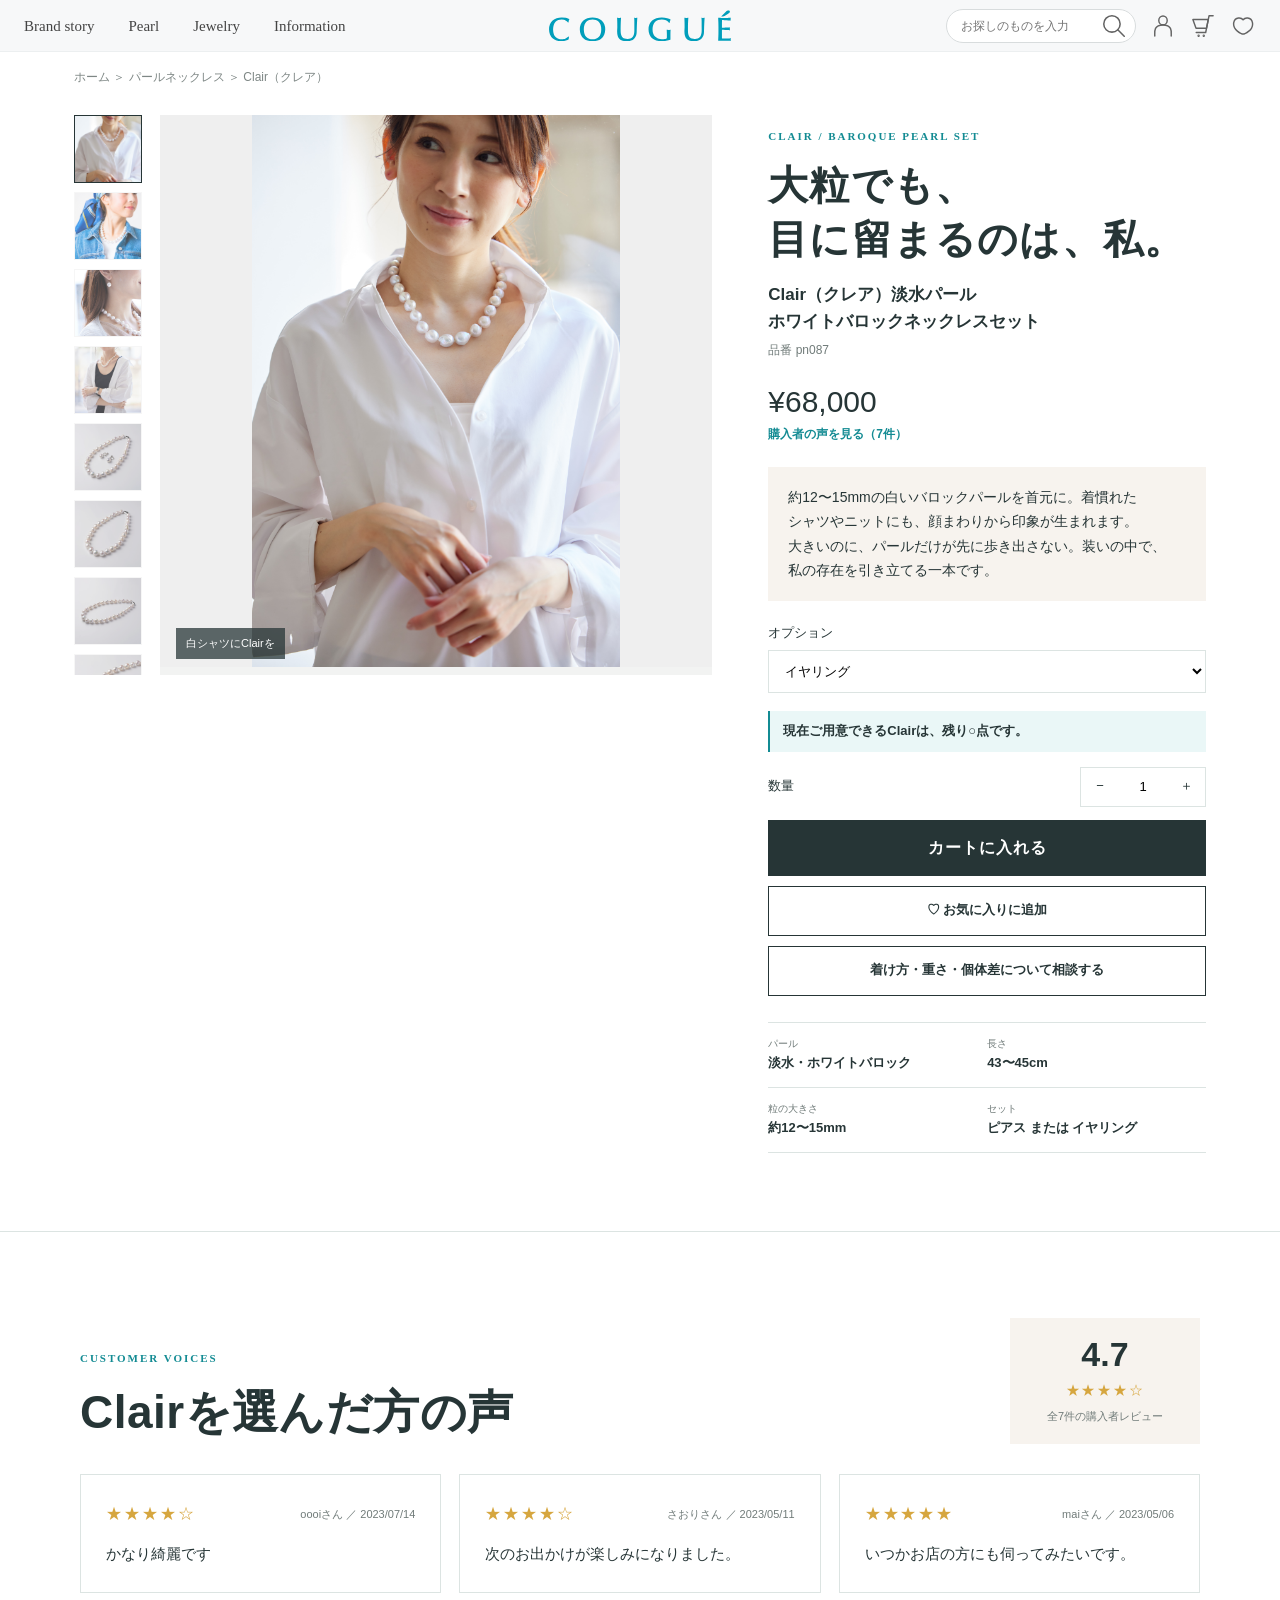
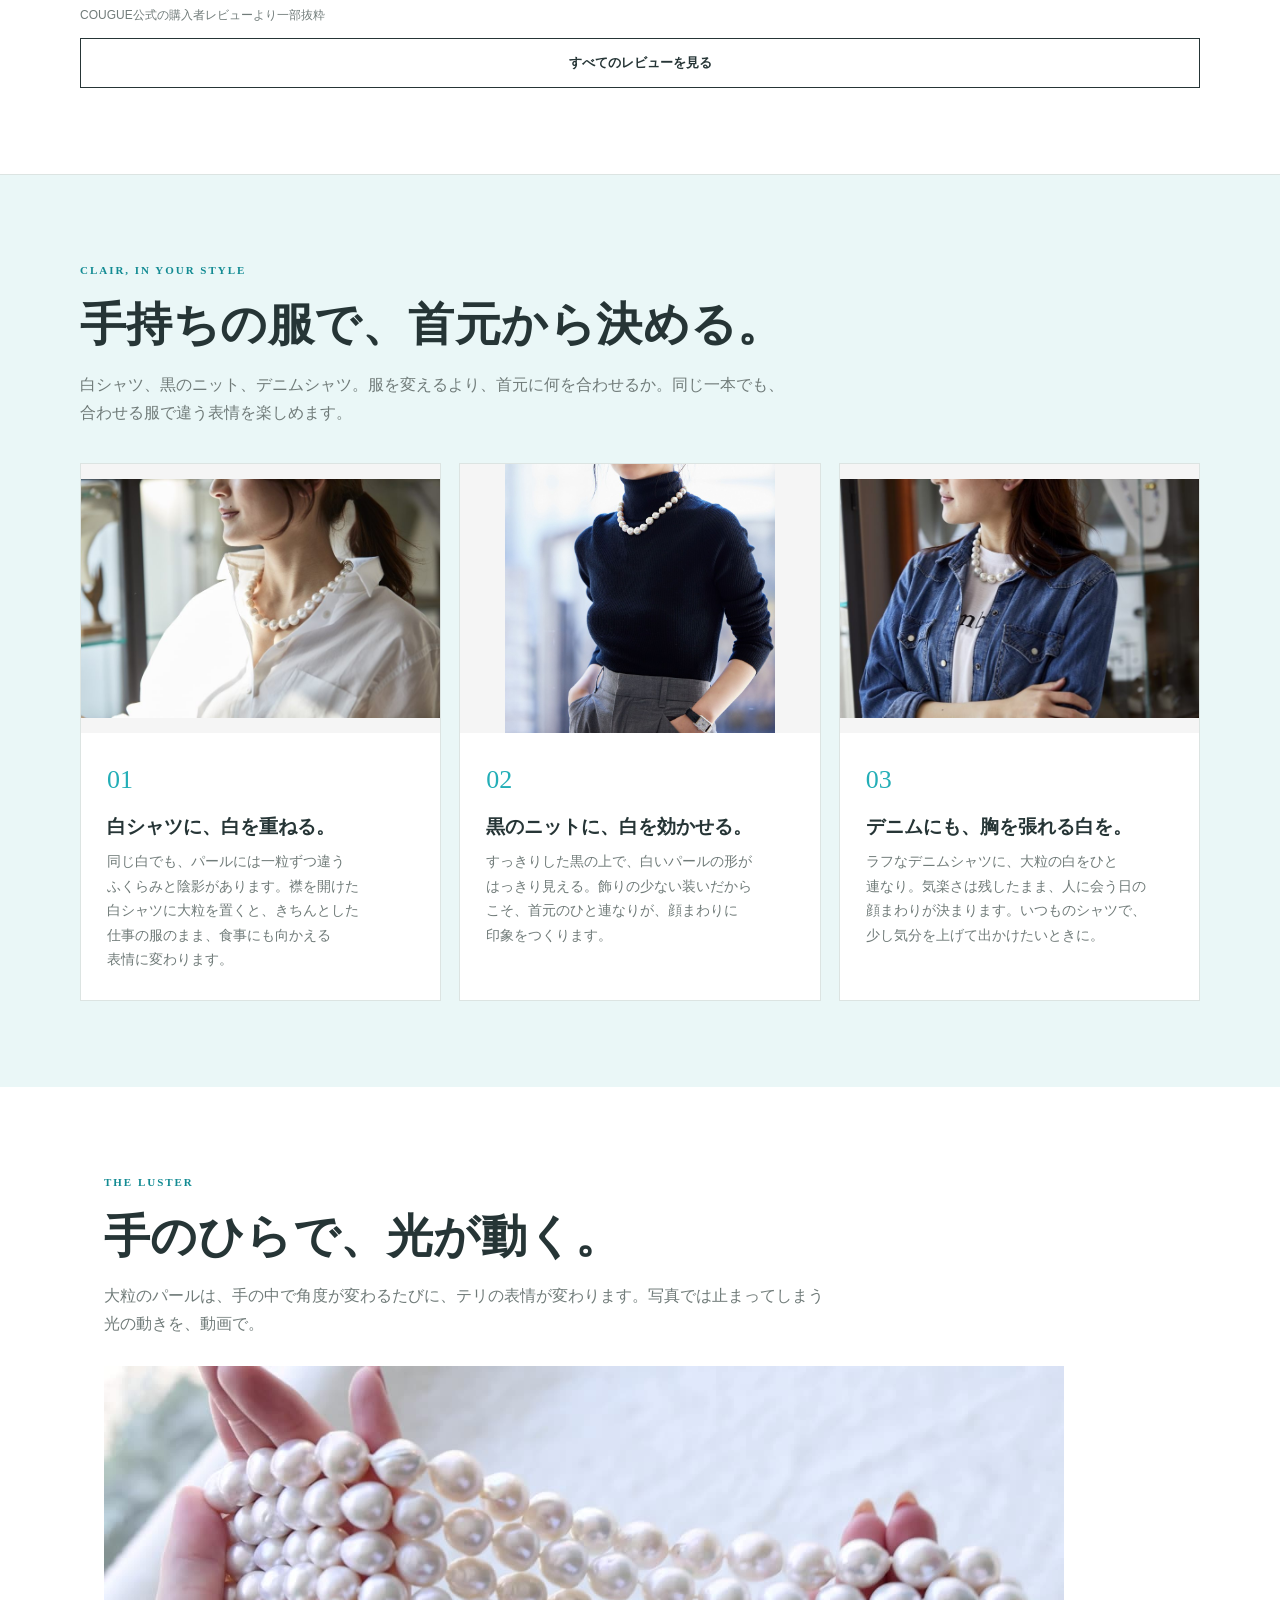
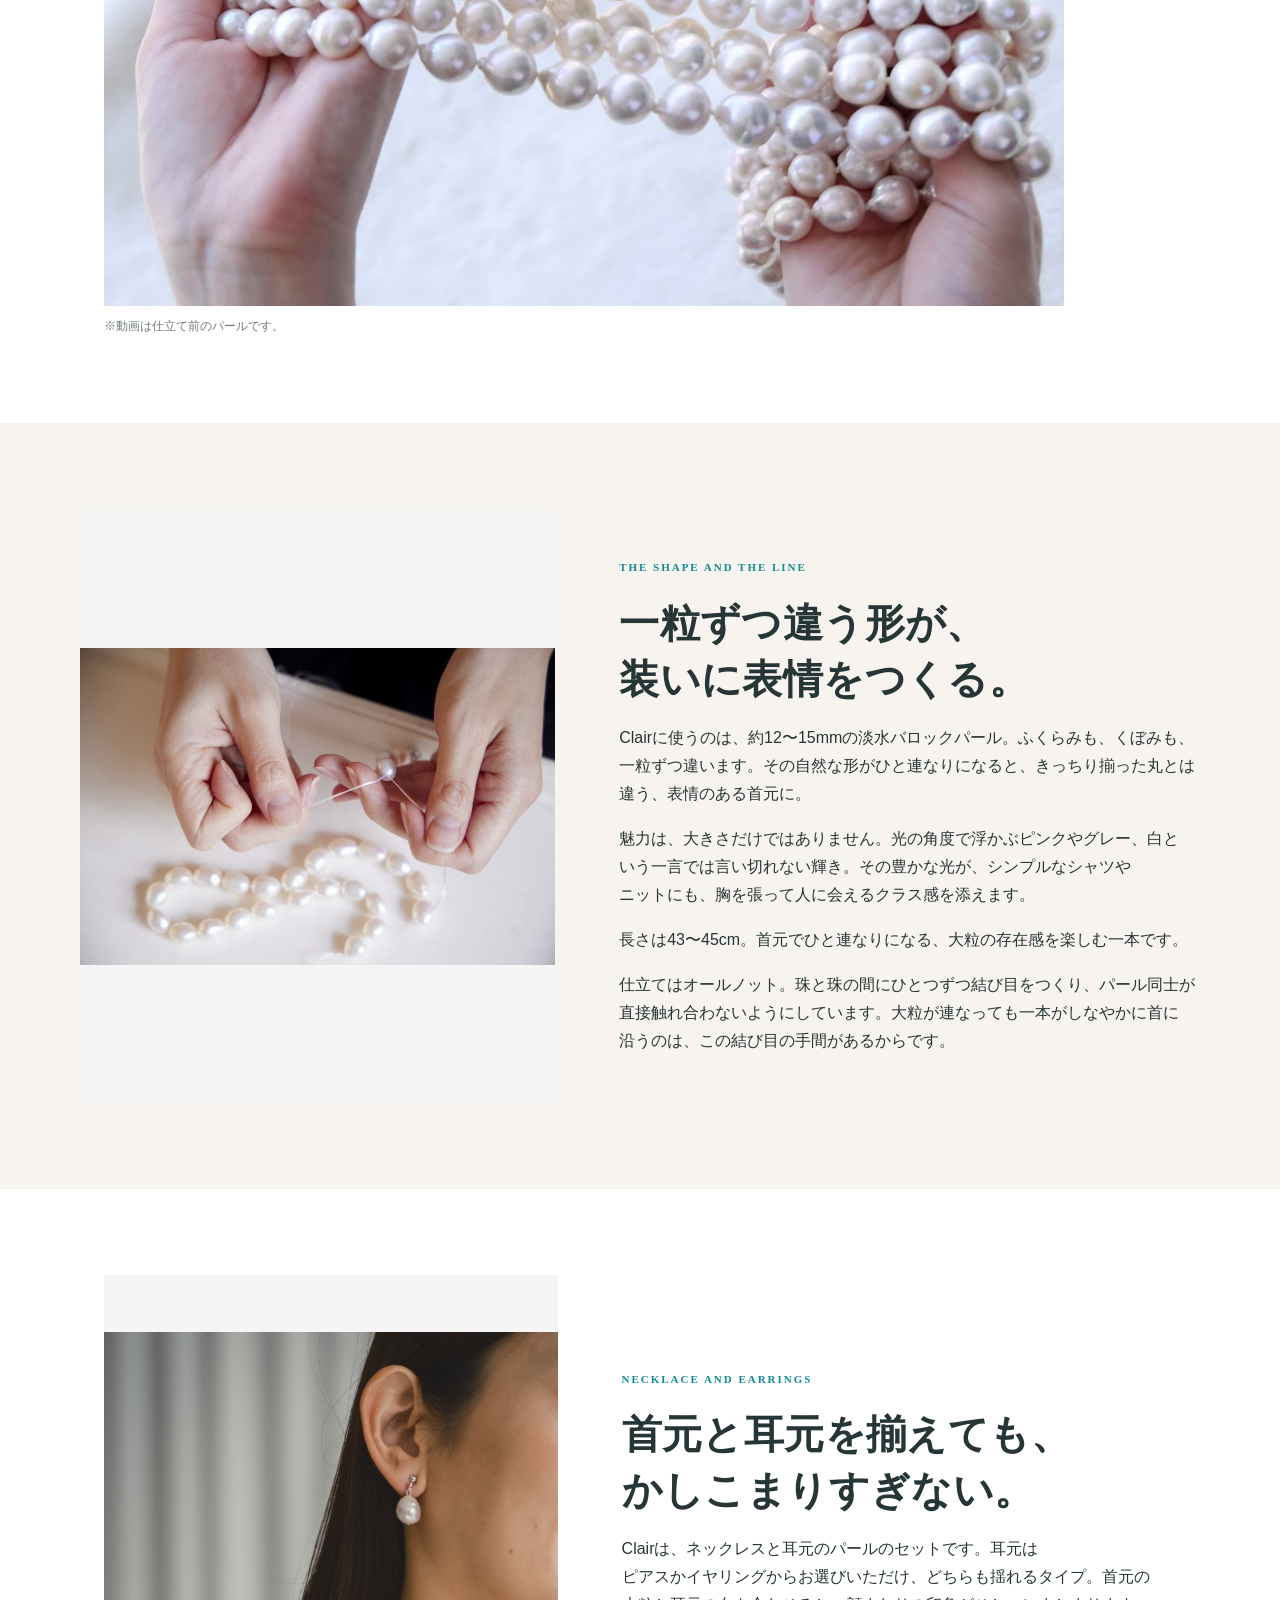
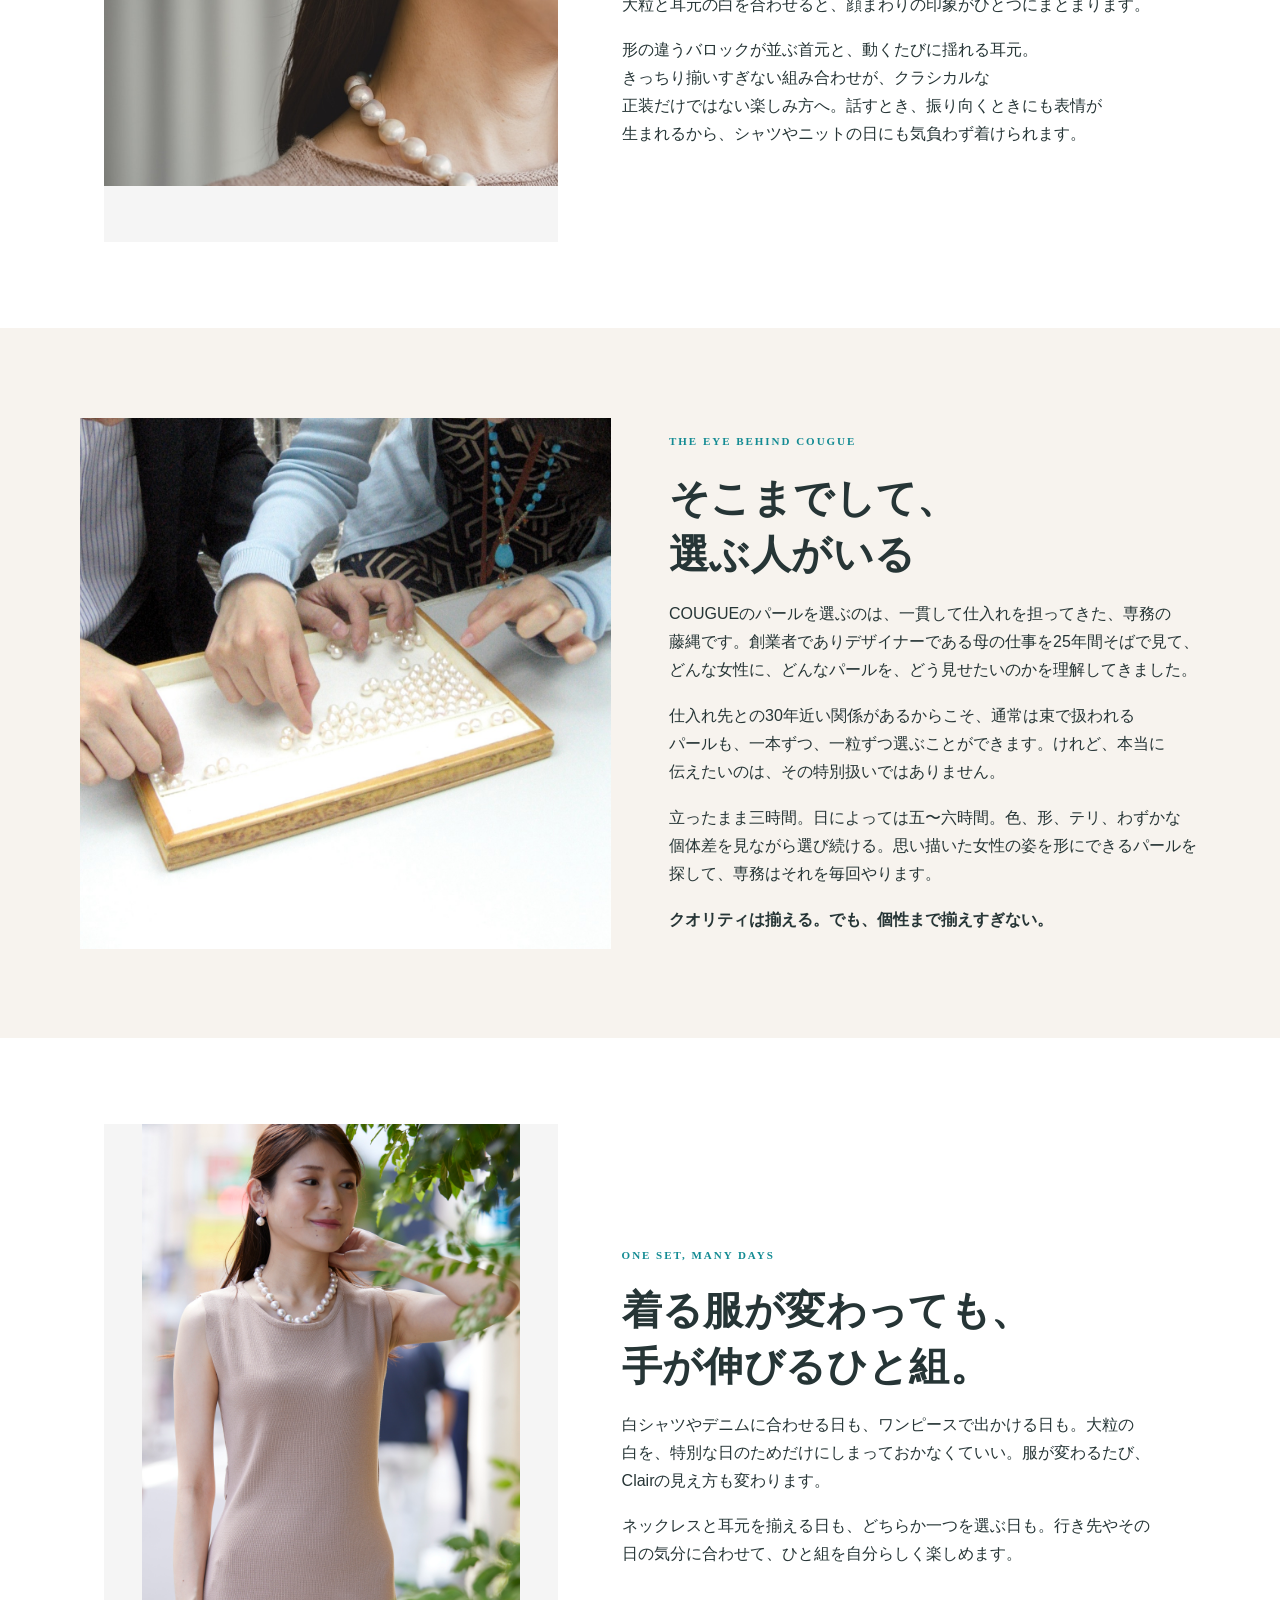
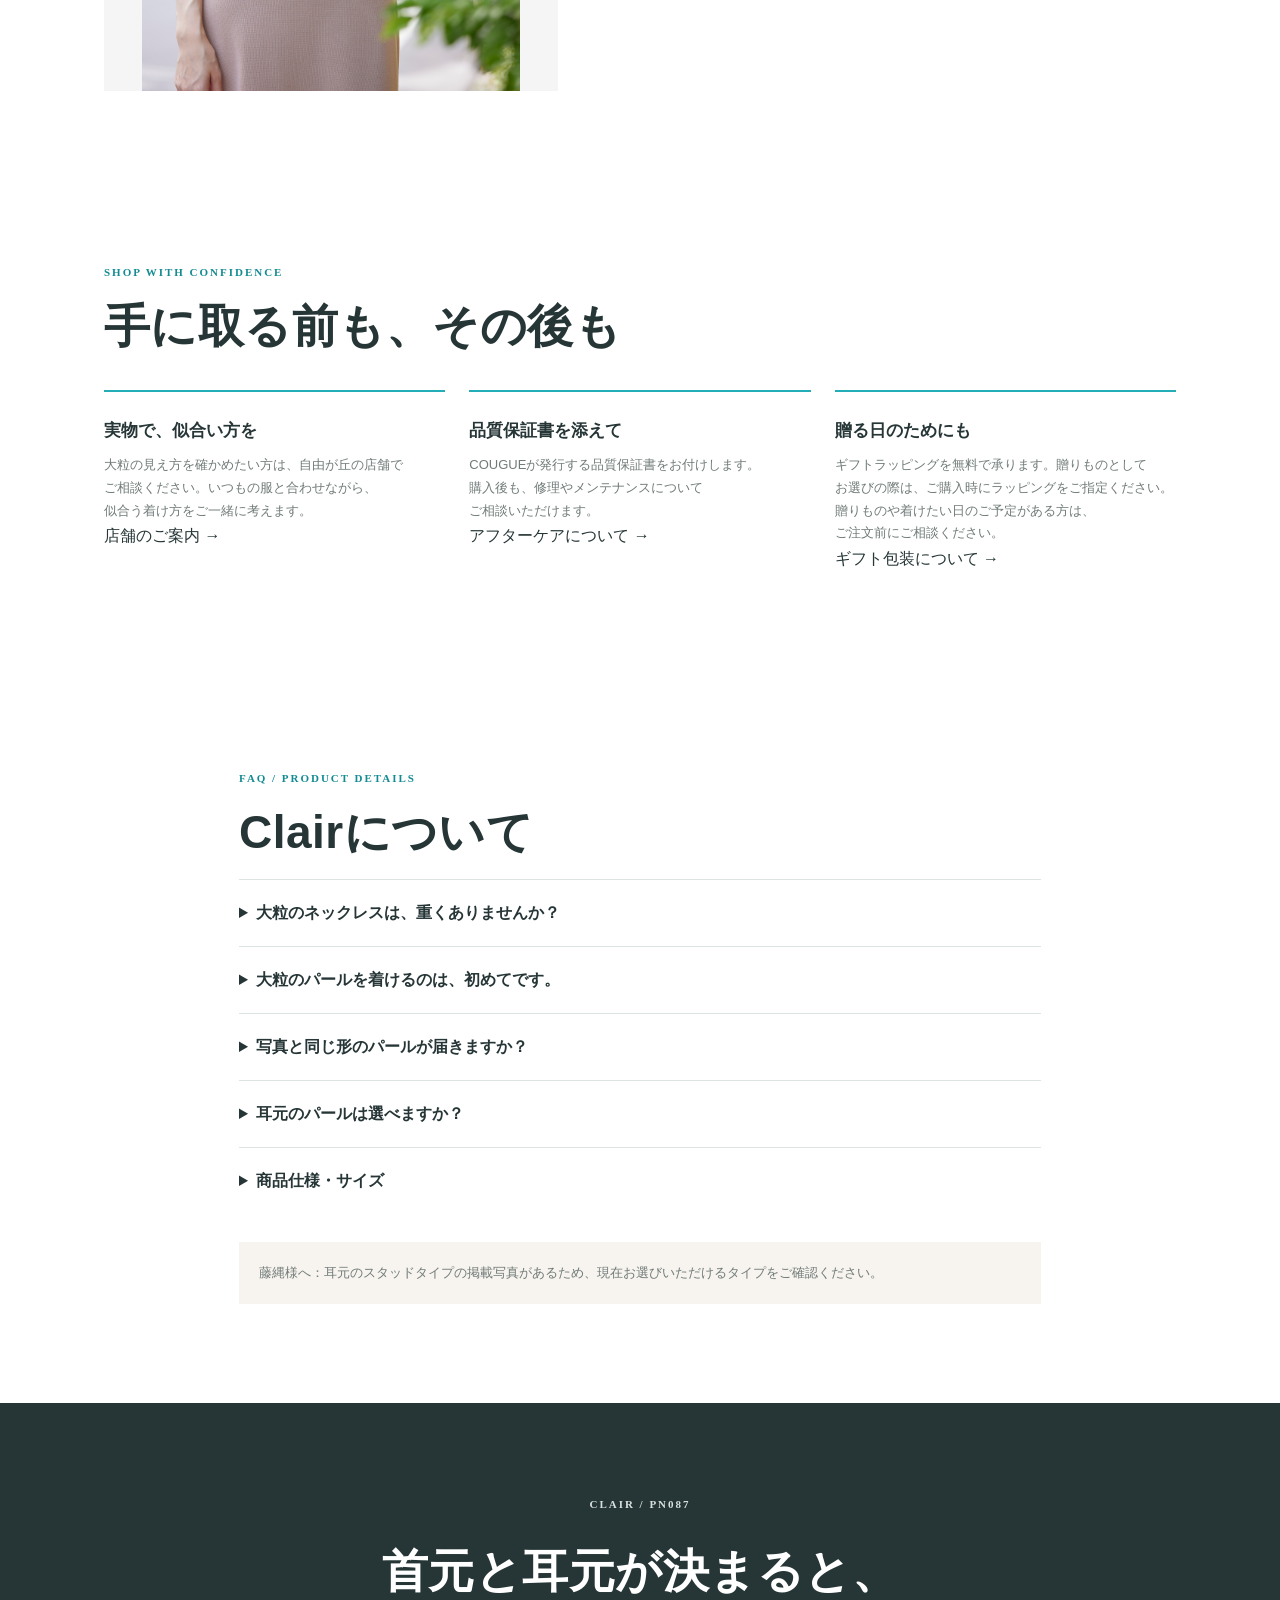
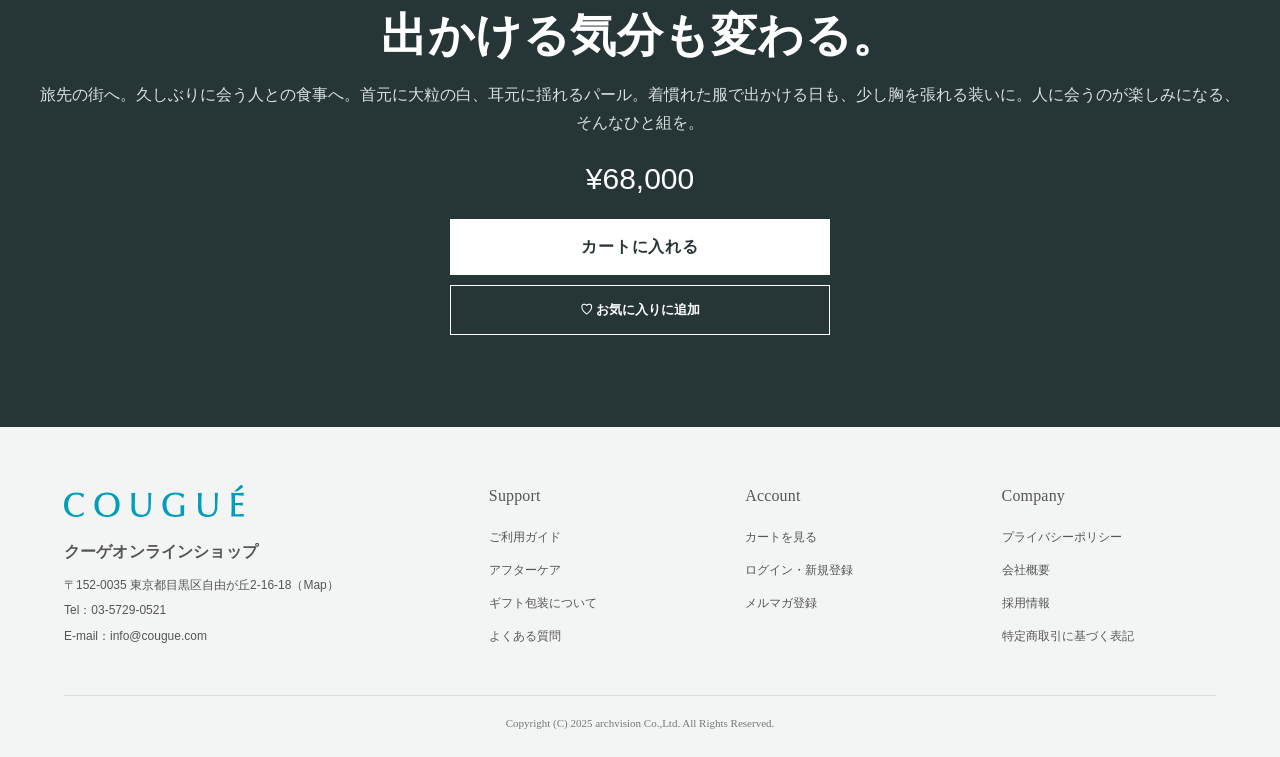
==== commit 1ea16011: "Clairに動画を追加" ====
--- a/clair.html
+++ b/clair.html
@@ -1,7 +1,7 @@
 <!DOCTYPE html>
 
 <html lang="ja">
-<head><meta name="robots" content="noindex">
+<head>
 <meta charset="utf-8"/>
 <meta content="width=device-width, initial-scale=1" name="viewport"/>
 <title>Clair クレア｜COUGUE</title>
@@ -187,6 +187,7 @@
 </style>
 <style>.client-fact-request{margin-top:28px;padding:20px;background:var(--sand);font-size:13px;color:var(--muted)}.reason img{aspect-ratio:4/3;object-fit:contain}.story-image{object-fit:contain}.photo-label{letter-spacing:0}</style>
 <style>.stock-note { margin:0 0 15px; padding:10px 13px; border-left:2px solid var(--teal-dark); background:var(--pale); color:var(--ink); font-size:13px; font-weight:700; line-height:1.55; }</style>
+<style>.luster-lead{max-width:720px;margin:0 0 28px;color:var(--muted)} .luster-video{display:block;width:100%;max-width:960px;aspect-ratio:16/9;object-fit:cover;background:#f5f2ec} .luster-note{margin:10px 0 0;color:var(--muted);font-size:12px}</style>
 </head>
 <body>
 <header class="cougue-site-header">
@@ -577,6 +578,7 @@
 </div>
 </div>
 </section>
+<section class="section luster" data-slot="luster"><p class="eyebrow">THE LUSTER</p><h2>手のひらで、光が動く。</h2><p class="luster-lead">大粒のパールは、手の中で角度が変わるたびに、テリの表情が変わります。写真では止まってしまう光の動きを、動画で。</p><video class="luster-video" src="assets/clair-20261108/clair-teri.mp4" poster="assets/clair-20261108/clair-teri-poster.jpg" autoplay muted loop playsinline preload="metadata" aria-label="大粒の淡水パールを手のひらで動かし、テリとツヤを見せる動画"></video><p class="luster-note">※動画は仕立て前のパールです。</p></section>
 <section class="section wide sand" data-slot="design">
 <div class="inner story">
 <img alt="オールノットの仕立て" class="story-image" loading="lazy" src="assets/clair-20260929/32.jpg"/>
